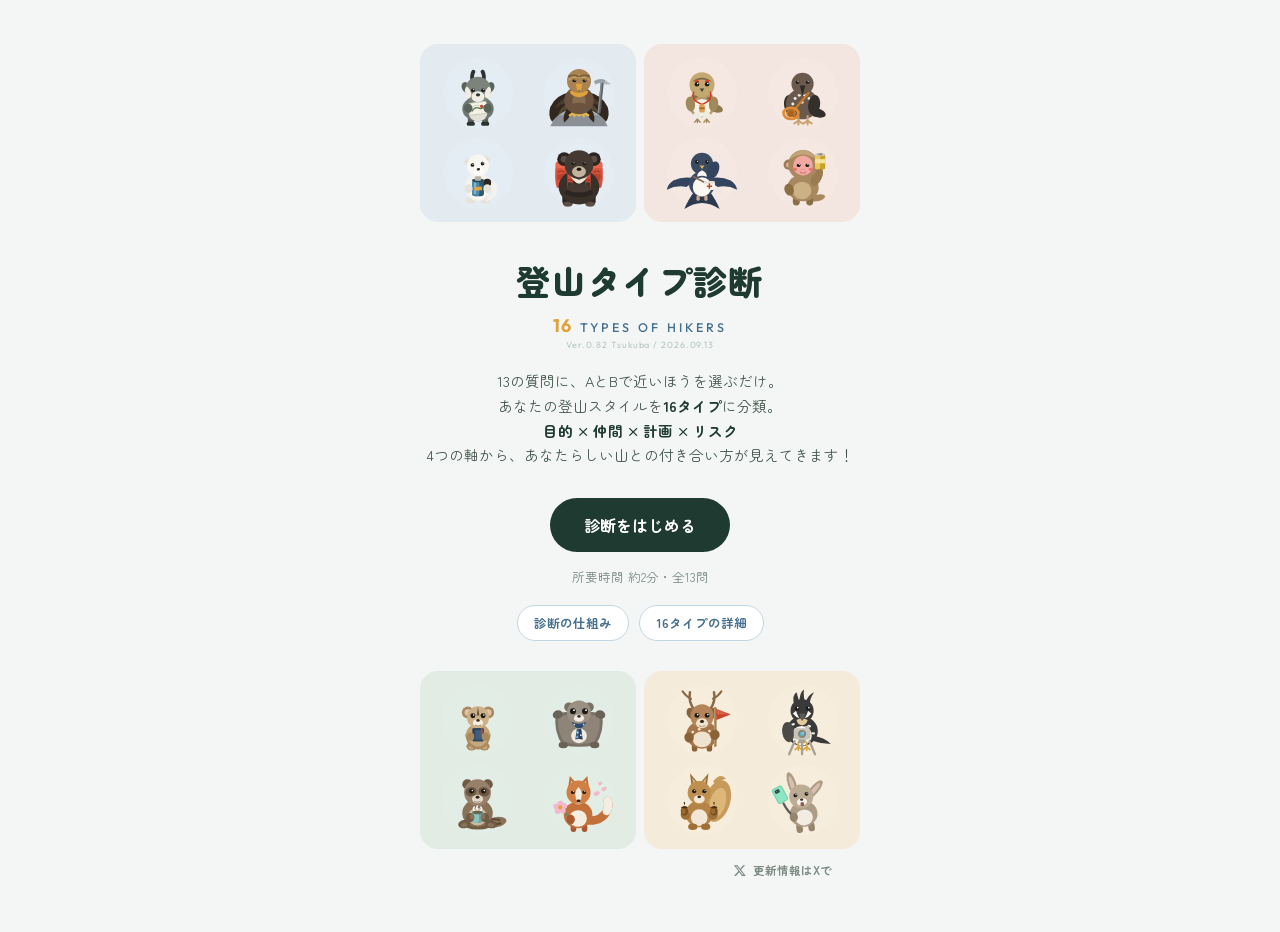
==== index.html @ 6661d18d "Add files via upload" ====
<!DOCTYPE html>
<html lang="ja">
<head>
<meta charset="UTF-8">
<meta name="viewport" content="width=device-width, initial-scale=1.0, viewport-fit=cover">
<title>登山タイプ診断｜16 TYPES OF HIKERS</title>
<meta name="description" content="14の質問であなたの登山スタイルを16タイプに診断。目的・仲間・計画・リスクの4つの軸から、あなたらしい山との付き合い方が見えてきます。">

<!-- ========== SNSシェア用（OGP） ==========
     公開URLが変わったら og:url と og:image の2か所を書き換えてください -->
<meta property="og:type" content="website">
<meta property="og:site_name" content="登山タイプ診断">
<meta property="og:title" content="登山タイプ診断｜16 TYPES OF HIKERS">
<meta property="og:description" content="14の質問で、あなたの登山スタイルを16タイプに分類。目的・仲間・計画・リスクの4軸で診断します。">
<meta property="og:url" content="https://yamatype16.vercel.app/">
<meta property="og:image" content="https://yamatype16.vercel.app/og.png">
<meta property="og:image:width" content="1200">
<meta property="og:image:height" content="630">
<meta property="og:image:alt" content="登山タイプ診断 16 TYPES OF HIKERS">
<meta property="og:locale" content="ja_JP">

<meta name="twitter:card" content="summary_large_image">
<meta name="twitter:title" content="登山タイプ診断｜16 TYPES OF HIKERS">
<meta name="twitter:description" content="14の質問で、あなたの登山スタイルを16タイプに分類。">
<meta name="twitter:image" content="https://yamatype16.vercel.app/og.png">

<meta name="theme-color" content="#1E3A31">
<link rel="canonical" href="https://yamatype16.vercel.app/">
<link rel="preconnect" href="https://fonts.googleapis.com">
<link rel="preconnect" href="https://fonts.gstatic.com" crossorigin>
<link href="https://fonts.googleapis.com/css2?family=Outfit:wght@500;700&family=Zen+Maru+Gothic:wght@400;500;700;900&display=swap" rel="stylesheet">
<link rel="stylesheet" href="style.css">
<!-- Google Analytics -->
<script async src="https://www.googletagmanager.com/gtag/js?id=G-V6124DLH2P"></script>
<script>
  window.dataLayer = window.dataLayer || [];
  function gtag(){ dataLayer.push(arguments); }
  gtag("js", new Date());
  gtag("config", "G-V6124DLH2P");
</script>
</head>
<body>

<div class="app">

  <!-- ========== スタート画面 ========== -->
  <section id="screen-start" class="screen is-active">
    <div class="hero">
      <div class="cast" id="cast-top"><!-- 孤峰・稜線 --></div>
      <h1 class="hero-title">登山タイプ診断</h1>
      <p class="hero-en"><b>16</b> TYPES OF HIKERS</p>
      <p class="hero-ver">Ver.0.82 Tsukuba / 2026.09.13</p>
      <p class="hero-lead">
        <span id="lead-count">14</span>の質問に、AとBで近いほうを選ぶだけ。<br>
        あなたの登山スタイルを<strong>16タイプ</strong>に分類。<br>
        <strong>目的 × 仲間 × 計画 × リスク</strong><br>
        4つの軸から、あなたらしい山との付き合い方が見えてきます！
      </p>
      <button class="btn btn-primary" id="btn-start">診断をはじめる</button>
      <p class="hero-note">所要時間 約2分・全<span id="note-count">14</span>問</p>
      <p class="hero-link">
        <a href="about.html">診断の仕組み</a>
        <a href="types.html?g=PS">16タイプの詳細</a>
      </p>
      <div class="cast" id="cast-bottom"><!-- 静林・陽だまり --></div>
    </div>
      <footer class="site-foot">
      <a href="https://x.com/yamastateofmind" target="_blank" rel="noopener">
      <svg viewBox="0 0 24 24" aria-hidden="true"><path fill="currentColor" d="M18.9 2.3h3.4l-7.4 8.5L23.6 22h-6.8l-5.3-7-6.1 7H2l7.9-9.1L1.6 2.3h7l4.8 6.4zM17.7 20h1.9L7.4 4.2H5.4z"/></svg>
      更新情報はXで
    </a>
    </footer>
</section>

  <!-- ========== 質問画面 ========== -->
  <section id="screen-quiz" class="screen">
    <header class="quiz-header">
      <div class="climb" id="progress-bar-wrap" role="progressbar"
           aria-label="登頂までの進み具合" aria-valuemin="0" aria-valuemax="12" aria-valuenow="0">
        <svg class="climb-svg" viewBox="0 0 340 52">
          <!-- 登山道（未踏） -->
          <path id="climb-path" class="climb-route"
                d="M14 46 L150 32 L190 33 L317 16"/>
          <!-- 登山道（歩いた分） -->
          <path id="climb-progress" class="climb-done"
                d="M14 46 L150 32 L190 33 L317 16"/>

          <!-- 登山口の看板 -->
          <g id="sign-start" class="sign passed">
            <path class="pole" d="M14 46 L14 38"/>
            <rect class="board" x="1" y="28" width="26" height="10" rx="3"/>
            <text class="board-text" x="14" y="35.3">Start</text>
            <circle class="node" cx="14" cy="46" r="4.6"/>
          </g>

          <!-- 中間地点の旗 -->
          <g id="sign-mid" class="sign">
            <path class="pole" d="M170 32.6 L170 20"/>
            <path class="flag" d="M170 20 L186 24 L170 28 Z"/>
            <text class="flag-text" x="170" y="17">Midpoint</text>
            <circle class="node" cx="170" cy="32.6" r="4.2"/>
          </g>

          <!-- 山頂の看板 -->
          <g id="sign-peak" class="sign">
            <path class="pole" d="M317 16 L317 9"/>
            <rect class="board" x="296" y="-1" width="38" height="10" rx="3"/>
            <text class="board-text" x="315" y="6.3">Summit!</text>
            <circle class="node" cx="317" cy="16" r="4.6"/>
          </g>

          <!-- 現在地 -->
          <circle id="climb-marker" class="climb-marker" cx="14" cy="46" r="5"/>

          <!-- 残り問数 -->
          <text class="climb-count" x="337" y="48"><tspan id="progress-count">0</tspan> / <tspan id="progress-total">14</tspan></text>
        </svg>
      </div>
    </header>

    <div class="quiz-viewport">
      <div class="quiz-page" id="quiz-page"><!-- JSが質問カードを生成 --></div>
    </div>

    <footer class="quiz-footer">
      <button class="btn btn-ghost" id="btn-back">もどる</button>
      <button class="btn btn-primary" id="btn-next">つぎへ</button>
    </footer>
  </section>

  <!-- ========== 結果画面 ========== -->
  <section id="screen-result" class="screen">
    <div class="result">
      <div class="result-hero" id="result-hero">
        <div class="secret-spark" id="secret-spark" hidden>
          <i style="left:6%;top:16%"></i><i style="left:88%;top:11%"></i>
          <i style="left:13%;top:52%"></i><i style="left:92%;top:47%"></i><i style="left:50%;top:3%"></i>
        </div>
        <p class="secret-badge" id="secret-badge" hidden>SECRET！</p>
        <p class="secret-lead" id="secret-lead" hidden>めったに出会えないタイプです</p>
        <p class="result-eyebrow">あなたの登山タイプは</p>
        <div class="result-row">
          <div class="result-char" id="result-char"><!-- キャラクター --></div>
          <div class="result-txt">
            <h2 class="result-animal" id="result-animal"></h2>
            <p class="result-name" id="result-name"></p>
            <p class="result-copy" id="result-copy"></p>
          </div>
        </div>
        <p class="result-id">
          <span class="result-code" id="result-code"></span>
          <span class="result-group" id="result-group"></span>
        </p>
        <div class="result-axtags" id="result-axtags"><!-- 4軸のタグ --></div>
        <p class="result-item" id="result-item"></p>
        <p class="secret-note" id="secret-note" hidden></p>
        <svg class="ridge-cut" viewBox="0 0 400 58" preserveAspectRatio="none" aria-hidden="true">
          <path class="rc-back"
                d="M0 58 L0 34 L46 20 L88 32 L140 2 L196 30 L238 18 L286 34 L336 8 L376 24 L400 18 L400 58 Z"/>
          <path class="rc-front"
                d="M0 58 L0 46 L54 30 L104 44 L162 18 L214 42 L258 32 L308 46 L358 26 L400 38 L400 58 Z"/>
        </svg>
      </div>

      <section class="panel">
        <h3 class="panel-title">特徴</h3>
        <p class="panel-body" id="result-features"></p>
      </section>

      <section class="panel panel-caution">
        <h3 class="panel-title">気をつけたいこと</h3>
        <p class="panel-body" id="result-caution"></p>
      </section>

      <div class="share-cta-wrap">
        <button class="share-cta" id="btn-cta" type="button" aria-label="結果をシェア">
          <span class="share-cta-char" id="cta-char"><!-- キャラクター --></span>
          <span class="share-cta-txt">
            <span class="share-cta-main">結果をシェアする</span>
            <span class="share-cta-sub">SHARE YOUR TYPE!!</span>
          </span>
        </button>
      </div>

      <div class="axes" id="result-axes"><!-- 4軸バー --></div>

      <section class="panel">
        <h3 class="panel-title">このタイプにおすすめの山</h3>
        <div class="mt-row" id="result-mountains"><!-- おすすめ3座 --></div>
        <p class="mt-note" id="result-mt-note" hidden></p>
      </section>

      <section class="panel">
        <h3 class="panel-title">一緒に登ると面白い相手</h3>
        <div class="match-row" id="result-match"><!-- 相性3件 --></div>
      </section>

      <div class="result-actions">
        <button class="btn btn-ghost" id="btn-retry">もう一度診断する</button>
        <p class="hero-link">
          <a href="types.html?g=PS">16タイプの詳細</a>
          <a href="about.html">診断の仕組み</a>
        </p>
      </div>
    </div>

  </section>

</div>


<!-- ========== シェア用モーダル（.screenのtransform対策で.appの外に置く） ========== -->
<div class="smodal" id="smodal" hidden>
  <div class="smodal-veil" id="smodal-veil"></div>
  <div class="smodal-sheet" role="dialog" aria-modal="true" aria-label="結果をシェア">
    <div class="smodal-grip"></div>
    <button class="smodal-close" id="smodal-close" type="button" aria-label="閉じる">✕</button>
    <p class="smodal-title">結果をシェア</p>

    <div class="smodal-pv" id="smodal-pv"><!-- シェア用画像のプレビュー --></div>

    <div class="smodal-acts">
      <button class="sm-act sm-dl" id="sm-dl" type="button">
        <svg viewBox="0 0 24 24" fill="none" stroke="currentColor" stroke-width="2.4" stroke-linecap="round" stroke-linejoin="round" aria-hidden="true"><path d="M12 4v11"/><path d="M6.5 11.5 12 17l5.5-5.5"/><path d="M4.5 20h15"/></svg>
        <span>画像をダウンロード</span>
      </button>
      <a class="sm-act sm-x" id="sm-x" href="#" target="_blank" rel="noopener">
        <svg viewBox="0 0 24 24" aria-hidden="true"><path fill="currentColor" d="M18.9 2h3.1l-6.8 7.8L23.2 22h-6.3l-4.9-6.4L6.4 22H3.2l7.3-8.3L1.6 2H8l4.4 5.9L18.9 2zm-1.1 18h1.7L7.1 3.9H5.3L17.8 20z"/></svg>
        <span>Xでシェア</span>
      </a>
      <a class="sm-act sm-line" id="sm-line" href="#" target="_blank" rel="noopener">
        <svg viewBox="0 0 24 24" aria-hidden="true"><path fill="currentColor" d="M12 2C6.5 2 2 5.6 2 10.1c0 4 3.6 7.4 8.4 8 .3.1.8.2.9.5.1.3.1.7 0 1l-.1.9c0 .3-.2 1 .9.6 1.1-.5 5.9-3.5 8.1-6 1.5-1.6 2.2-3.3 2.2-5C22.5 5.6 17.5 2 12 2z"/></svg>
        <span>LINEでシェア</span>
      </a>
      <button class="sm-act sm-ig" id="sm-ig" type="button">
        <svg viewBox="0 0 24 24" fill="none" stroke="currentColor" stroke-width="2" stroke-linecap="round" aria-hidden="true"><rect x="3" y="3" width="18" height="18" rx="5"/><circle cx="12" cy="12" r="4.2"/><circle cx="17.4" cy="6.6" r="1.3" fill="currentColor" stroke="none"/></svg>
        <span>Instagramでシェア</span>
      </button>
      <button class="sm-act sm-copy" id="sm-copy" type="button">
        <svg viewBox="0 0 24 24" fill="none" stroke="currentColor" stroke-width="2.2" stroke-linecap="round" stroke-linejoin="round" aria-hidden="true"><rect x="8.5" y="8.5" width="11" height="11" rx="2.5"/><path d="M5.5 15.5h-1a2 2 0 0 1-2-2v-9a2 2 0 0 1 2-2h9a2 2 0 0 1 2 2v1"/></svg>
        <span>リンクをコピー</span>
      </button>
    </div>
    <p class="sm-note">Instagramは直接投稿ができないため、<br>画像を保存してからアプリを開く形になります。</p>
  </div>
</div>

<div class="toast" id="toast" role="status"></div>

<script src="data.js"></script>
<script src="characters.js"></script>
<script src="script.js"></script>
</body>
</html>
---- style.css ----
/* =========================================================
   YAMA TYPE — 登山タイプ診断
   北欧×アウトドアのデザイントークン
   ========================================================= */
:root {
  --birch:   #F3F6F4;  /* 背景（淡いバーチグレー） */
  --paper:   #FFFFFF;  /* カード面 */
  --pine:    #1E3A31;  /* 深いパイン緑：主要テキスト・A側 */
  --fjord:   #46708F;  /* フィヨルド青：B側 */
  --sun:     #E0A33B;  /* 太陽オーカー：アクセント */
  --stone:   #7C8A83;  /* 補助テキスト */
  --line:    #DCE4DF;  /* 罫線 */

  --radius-card: 18px;
  --radius-btn: 999px;
  --shadow-card: 0 2px 10px rgba(30, 58, 49, .07);
  --font: "Zen Maru Gothic", "Hiragino Maru Gothic ProN",
          "Hiragino Kaku Gothic ProN", "Yu Gothic", sans-serif;
}

* { box-sizing: border-box; margin: 0; padding: 0; }

html { -webkit-text-size-adjust: 100%; }

body {
  font-family: var(--font);
  overflow-x: clip;
  background: var(--birch);
  color: var(--pine);
  line-height: 1.7;
  min-height: 100dvh;
}

.app {
  max-width: 480px;
  margin: 0 auto;
  min-height: 100dvh;
  position: relative;
}

/* ---------- 画面切り替え ---------- */
.screen {
  display: none;
  min-height: 100dvh;
  padding: max(20px, env(safe-area-inset-top)) 20px max(28px, env(safe-area-inset-bottom));
  flex-direction: column;
}
.screen.is-active { display: flex; animation: screenIn .45s ease both; }

@keyframes screenIn {
  from { opacity: 0; transform: translateX(28px); }
  to   { opacity: 1; transform: translateX(0); }
}
@media (prefers-reduced-motion: reduce) {
  .screen.is-active, .quiz-page { animation: none !important; }
}

/* ---------- ボタン ---------- */
.btn {
  font-family: inherit;
  font-size: 16px;
  font-weight: 700;
  border: none;
  border-radius: var(--radius-btn);
  padding: 15px 34px;
  cursor: pointer;
  transition: transform .12s ease, opacity .12s ease;
  -webkit-tap-highlight-color: transparent;
}
.btn:active { transform: scale(.97); }
.btn:focus-visible { outline: 3px solid var(--sun); outline-offset: 2px; }

.btn-primary { background: var(--pine); color: #fff; }
.btn-primary:disabled { opacity: .35; cursor: default; }
.btn-ghost {
  background: transparent;
  color: var(--stone);
  border: 1.5px solid var(--line);
}
.btn-share {
  display: inline-flex;
  align-items: center;
  gap: 8px;
  background: var(--pine);
  color: #fff;
  text-decoration: none;
  justify-content: center;
}

/* =========================================================
   スタート画面
   ========================================================= */
.hero {
  margin: auto 0;
  text-align: center;
  padding: 24px 0;
}
.hero-mountains .sun  { fill: var(--sun); }
.hero-mountains .snow { fill: var(--pine); opacity: .9; }

/* タイトル下の英字。数字だけオーカーで大きくして情報として立たせる */
.hero-en,
.list-en {
  font-family: "Outfit", "Zen Maru Gothic", sans-serif;
  font-size: 12.5px;
  font-weight: 500;
  letter-spacing: .24em;
  color: var(--fjord);
  line-height: 1.15;
  margin-top: 0;
  margin-bottom: 0;
}
.hero-en b,
.list-en b {
  font-size: 18px;
  font-weight: 700;
  letter-spacing: .04em;
  color: var(--sun);
  margin-right: 2px;
}
.list-en { margin-top: 6px; margin-bottom: 8px; line-height: 1.4; }
.hero-title {
  font-size: 34px;
  font-weight: 900;
  letter-spacing: .04em;
  margin-bottom: 6px;
}
.hero-ver {
  font-family: "Outfit", var(--font);
  font-size: 9px;
  font-weight: 400;
  letter-spacing: .1em;
  color: #B9C6BF;
  line-height: 1.2;
  margin: 4px 0 18px;
}
.hero-title .beta {
  display: inline-block;
  vertical-align: baseline;
  margin-left: 0;
  font-family: "Outfit", var(--font);
  font-size: 11px;
  font-weight: 500;
  letter-spacing: .08em;
  color: var(--sun);
  background: #FBF1DE;
  border: 1.5px solid #EBD5A8;
  border-radius: 999px;
  padding: 2px 10px;
}

.hero-lead {
  font-size: 14.5px;
  color: #45564e;
  margin-bottom: 30px;
  /* 行末に1〜2文字だけ残るのを防ぐ */
  text-wrap: balance;
}
.hero-lead strong { color: var(--pine); }
.hero-note {
  margin-top: 14px;
  font-size: 12.5px;
  color: var(--stone);
}

/* =========================================================
   質問画面
   ========================================================= */
.quiz-header {
  position: sticky;
  top: 0;
  z-index: 5;
  margin: 0 -20px;
  padding: 6px 20px 8px;
  background: var(--birch);
  box-shadow: 0 6px 12px -8px rgba(30, 58, 49, .22);
}

/* ---------- 登山道プログレス ---------- */
.climb-svg {
  display: block;
  width: 100%;
  height: auto;
}
.climb-route,
.climb-done {
  fill: none;
  stroke-width: 3.5;
  stroke-linecap: round;
  stroke-linejoin: round;
}
.climb-route { stroke: var(--line); }
.climb-done {
  stroke: var(--pine);
  stroke-dashoffset: 9999;
  transition: stroke-dashoffset .45s ease;
}

.climb-start {
  fill: var(--paper);
  stroke: #7FA08F;
  stroke-width: 2.2;
}
.climb-marker {
  fill: var(--pine);
  transition: cx .45s ease, cy .45s ease;
}

/* 道標（Start / Midpoint / Summit） */
.sign .pole {
  stroke: var(--line);
  stroke-width: 1.6;
  stroke-linecap: round;
  transition: stroke .4s ease;
}
.sign .board {
  fill: var(--paper);
  stroke: var(--line);
  stroke-width: 1.4;
  transition: fill .4s ease, stroke .4s ease;
}
.sign .board-text {
  fill: var(--stone);
  font-family: "Outfit", var(--font);
  font-size: 6.6px;
  font-weight: 700;
  letter-spacing: .04em;
  text-anchor: middle;
  transition: fill .4s ease;
}
.sign .flag {
  fill: var(--line);
  transition: fill .4s ease;
}
.sign .flag-text {
  fill: var(--stone);
  font-family: "Outfit", var(--font);
  font-size: 6.2px;
  font-weight: 700;
  letter-spacing: .04em;
  text-anchor: middle;
  transition: fill .4s ease;
}
/* 道の上の丸。通過すると塗りつぶす */
.sign .node {
  fill: var(--paper);
  stroke: var(--line);
  stroke-width: 2.2;
  transition: fill .4s ease, stroke .4s ease;
}

.sign.passed .pole { stroke: var(--pine); }
.sign.passed .board { fill: var(--pine); stroke: var(--pine); }
.sign.passed .board-text { fill: #fff; }
.sign.passed .flag { fill: var(--pine); }
.sign.passed .flag-text { fill: var(--pine); }
.sign.passed .node { fill: var(--pine); stroke: var(--pine); }

#sign-peak.passed .pole { stroke: var(--sun); }
#sign-peak.passed .board { fill: var(--sun); stroke: var(--sun); }
#sign-peak.passed .board-text { fill: var(--pine); }
#sign-peak.passed .node { fill: var(--sun); stroke: var(--sun); }

.climb-count {
  fill: var(--stone);
  font-family: var(--font);
  font-size: 8.6px;
  font-weight: 500;
  text-anchor: end;
}
.climb-count #progress-count { fill: var(--pine); font-weight: 700; font-size: 10.5px; }

.quiz-viewport { flex: 1; }
.quiz-page.page-in  { animation: screenIn .4s ease both; }

/* --- 質問カード --- */
.q-card {
  background: var(--paper);
  border-radius: var(--radius-card);
  box-shadow: var(--shadow-card);
  padding: 22px 20px 24px;
  margin-bottom: 16px;
  border: 2px solid transparent;
  transition: border-color .25s ease;
}
.q-card.is-answered { border-color: transparent; }
.q-card.needs-answer { border-color: var(--sun); }

.q-num {
  display: inline-block;
  font-size: 12px;
  font-weight: 700;
  color: var(--fjord);
  background: #EAF1F6;
  border-radius: 999px;
  padding: 2px 12px;
  margin-bottom: 10px;
}
.q-text {
  font-size: 16px;
  font-weight: 700;
  margin-bottom: 16px;
}

.opt-label {
  font-size: 13.5px;
  line-height: 1.6;
  padding: 10px 12px;
  border-radius: 12px;
}
.opt-a { background: #EDF3EF; color: var(--pine); margin-bottom: 7px; }
.opt-b { background: #EAF1F6; color: #2E4B60; }

/* --- 目盛り（A / B の対応を示す） --- */
.scale { margin-top: 17px; }

.scale-notes {
  display: flex;
  justify-content: space-between;
  padding: 0 8px;
  margin-top: 8px;
  font-size: 11.5px;
  font-weight: 500;
  color: var(--stone);
}

/* --- 6段階ドット --- */
.dots {
  display: flex;
  align-items: center;
  justify-content: space-between;
  padding: 0 6px;
}
.dot {
  appearance: none;
  -webkit-appearance: none;
  border-radius: 50%;
  border: 2.5px solid var(--stone);
  background: var(--paper);
  cursor: pointer;
  flex-shrink: 0;
  transition: transform .15s ease, background .15s ease, border-color .15s ease;
  -webkit-tap-highlight-color: transparent;
}
.dot:focus-visible { outline: 3px solid var(--sun); outline-offset: 2px; }

/* 端ほど大きく（強い同意） */
.dot[data-v="0"], .dot[data-v="5"] { width: 40px; height: 40px; }
.dot[data-v="1"], .dot[data-v="4"] { width: 32px; height: 32px; }
.dot[data-v="2"], .dot[data-v="3"] { width: 25px; height: 25px; }

/* A側=パイン緑、B側=フィヨルド青 */
.dot[data-v="0"], .dot[data-v="1"], .dot[data-v="2"] { border-color: #7FA08F; }
.dot[data-v="3"], .dot[data-v="4"], .dot[data-v="5"] { border-color: #8FAFC4; }

.dot.selected { transform: scale(1.12); }
.dot[data-v="0"].selected, .dot[data-v="1"].selected, .dot[data-v="2"].selected {
  background: var(--pine); border-color: var(--pine);
}
.dot[data-v="3"].selected, .dot[data-v="4"].selected, .dot[data-v="5"].selected {
  background: var(--fjord); border-color: var(--fjord);
}

.quiz-footer {
  display: flex;
  gap: 12px;
  padding-top: 8px;
}
.quiz-footer .btn { flex: 1; padding-left: 0; padding-right: 0; }

/* =========================================================
   結果画面
   ========================================================= */
.result {
  margin: auto 0;
  text-align: center;
  padding: 0 0 28px;
}
.result-eyebrow {
  font-size: 12.5px;
  font-weight: 700;
  letter-spacing: .08em;
  color: var(--stone);
  margin-bottom: 10px;
}
.result-id {
  display: inline-flex;
  align-items: center;
  gap: 8px;
  margin-bottom: 2px;
}
.result-group {
  font-size: 13px;
  font-weight: 900;
  letter-spacing: .06em;
}

/* コードは記号なので小さく。主役は動物名 */
.result-code {
  display: inline-block;
  background: var(--pine); /* JSがグループ色に差し替えます */
  color: #fff;
  font-family: "Outfit", var(--font);
  font-size: 14px;
  font-weight: 700;
  letter-spacing: .18em;
  line-height: 1;
  padding: 6px 9px 6px 15px;
  border-radius: 7px;
}

.result-desc {
  font-size: 14.5px;
  color: #45564e;
  margin-bottom: 28px;
  padding: 0 8px;
}

/* --- 4軸バー --- */
.axes {
  background: var(--paper);
  margin-top: 14px;
  border-radius: var(--radius-card);
  box-shadow: var(--shadow-card);
  padding: 20px 18px;
  margin-bottom: 28px;
  text-align: left;
}
.axis { margin-bottom: 18px; }
.axis:last-child { margin-bottom: 0; }
.axis-labels {
  display: flex;
  justify-content: space-between;
  font-size: 12.5px;
  font-weight: 700;
  margin-bottom: 5px;
}
.axis-labels .lose { color: var(--stone); font-weight: 500; }
.axis-track {
  height: 10px;
  border-radius: 999px;
  background: var(--line);
  overflow: hidden;
  display: flex;
}
.axis-bar {
  height: 100%;
  border-radius: 999px;
  transition: width .8s ease;
}
.axis-bar.side-a { background: var(--pine); }
.axis-bar.side-b { background: var(--fjord); margin-left: auto; }
/* 勝った側はオーカーで大きく、負けた側は薄く */
.axis-labels .win { color: var(--pine); font-weight: 700; }
.axis-labels .lose { color: #B9C6BF; font-weight: 500; }
.axis-labels b {
  font-family: "Outfit", var(--font);
  font-size: 14.5px;
  font-weight: 700;
  margin: 0 0 0 6px;
}
.axis-labels .win b { color: var(--sun); }
.axis-labels .lose b { color: #C9D2CC; }
.axis-labels span:last-child b { margin: 0 6px 0 0; }

.result-actions {
  display: flex;
  flex-direction: column;
  gap: 12px;
}

/* ---------- 小さい画面の微調整 ---------- */
@media (max-width: 360px) {
  .hero-title { font-size: 29px; }
  .result-animal { font-size: 31px; }
  .char-lg { width: 128px; }
}


/* ---------- 結果画面：キャッチコピー ---------- */
.result-copy {
  font-size: 15px;
  font-weight: 700;
  color: var(--fjord);
  margin: 14px 0 4px;
  padding: 0 8px;
  line-height: 1.7;
}

/* ---------- 結果画面：説明パネル ---------- */
.panel {
  background: var(--paper);
  border-radius: var(--radius-card);
  box-shadow: var(--shadow-card);
  padding: 18px 18px 20px;
  margin-bottom: 14px;
  text-align: left;
}
.panel-title {
  font-size: 14px;
  font-weight: 900;
  margin-bottom: 8px;
  padding-left: 11px;
  border-left: 4px solid var(--pine);
  line-height: 1.4;
}
.panel-body {
  font-size: 14px;
  line-height: 1.85;
  color: #3d4d46;
}


/* ---------- 結果画面：大きなシェアボタン ----------
   「気をつけたいこと」と4軸バーの間。背景色はJSで生息エリアのdeep色を入れる。
   パネルより狭い幅にして、ボタンらしさを出す */
.share-cta-wrap { margin: 18px 0; }
.share-cta {
  position: relative;
  display: flex;
  border: none;
  align-items: center;
  width: 76%;
  height: 64px;
  margin: 0 auto;
  cursor: pointer;
  text-decoration: none;
  font-family: var(--font);
  border-radius: var(--radius-btn);
  color: #FFFFFF;
  box-shadow: 0 3px 12px rgba(30, 58, 49, .22);
  padding: 0 18px 0 0;
  transition: transform .15s ease, box-shadow .15s ease;
}
.share-cta:active { transform: scale(.98); box-shadow: 0 2px 6px rgba(30, 58, 49, .25); }
/* キャラクター：72px固定・背景円なし・-9度。64pxのボタンから上下に少しはみ出す */
.share-cta .char {
  width: 72px;
  height: 72px;
  flex: none;
  transform: rotate(-9deg);
  margin: -10px 2px -6px 8px;
  filter: drop-shadow(0 2px 3px rgba(30, 58, 49, .18));
}
.share-cta-txt {
  flex: 1;
  text-align: center;
  line-height: 1.35;
  padding-right: 48px;  /* キャラクターの分だけ右に寄るのを戻す */
}
.share-cta-main {
  display: block;
  font-size: 16.5px;
  font-weight: 900;
  letter-spacing: .04em;
}
.share-cta-sub {
  display: block;
  font-size: 11px;
  font-weight: 700;
  opacity: .85;
  letter-spacing: .06em;
}


/* ---------- シェア用モーダル（ボトムシート） ----------
   .screenのtransform対策で、マークアップは.appの外に置いてある */
.smodal {
  position: fixed;
  inset: 0;
  z-index: 100;
  display: flex;
  align-items: flex-end;
  justify-content: center;
}
.smodal-veil {
  position: absolute;
  inset: 0;
  background: rgba(20, 34, 29, .55);
  opacity: 0;
  transition: opacity .22s ease;
}
.smodal.open .smodal-veil { opacity: 1; }
.smodal-sheet {
  position: relative;
  width: 100%;
  max-width: 430px;
  max-height: calc(100dvh - 40px);
  overflow-y: auto;
  background: var(--paper);
  border-radius: 22px 22px 0 0;
  padding: 14px 18px;
  padding-bottom: max(16px, env(safe-area-inset-bottom));
  box-shadow: 0 -8px 40px rgba(20, 34, 29, .3);
  transform: translateY(100%);
  transition: transform .26s ease;
}
.smodal.open .smodal-sheet { transform: none; }
.smodal-grip {
  width: 40px;
  height: 4.5px;
  border-radius: 999px;
  background: var(--line);
  margin: 0 auto 10px;
}
.smodal-close {
  position: absolute;
  top: 14px;
  right: 14px;
  width: 32px;
  height: 32px;
  border: none;
  cursor: pointer;
  border-radius: 999px;
  background: #EDF2EF;
  color: var(--stone);
  font-size: 15px;
  line-height: 1;
  font-family: var(--font);
}
.smodal-title {
  text-align: center;
  font-size: 15px;
  font-weight: 900;
  margin-bottom: 12px;
}
/* シェア用画像のプレビュー（縦長9:16） */
.smodal-pv {
  width: 176px;
  margin: 0 auto 12px;
  border-radius: 12px;
  overflow: hidden;
  box-shadow: 0 3px 14px rgba(30, 58, 49, .16);
}
.smodal-pv svg { display: block; width: 100%; height: auto; }
/* アクションボタン */
.smodal-acts { display: grid; gap: 8px; }
.sm-act {
  display: flex;
  align-items: center;
  gap: 10px;
  width: 100%;
  border: none;
  cursor: pointer;
  font-family: var(--font);
  font-size: 13.5px;
  font-weight: 700;
  color: #fff;
  border-radius: 999px;
  padding: 11px 16px;
  text-decoration: none;
  transition: transform .12s ease;
}
.sm-act:active { transform: scale(.98); }
.sm-act svg { width: 18px; height: 18px; flex: none; }
.sm-act span { flex: 1; text-align: center; margin-right: 28px; }
.sm-dl   { background: var(--pine); }
.sm-x    { background: #0F1419; }
.sm-line { background: #06C755; }
.sm-ig   { background: linear-gradient(45deg, #F58529, #DD2A7B 55%, #8134AF); }
.sm-copy { background: var(--paper); color: var(--pine); border: 1.6px solid var(--line); }
.sm-note {
  font-size: 10.5px;
  color: var(--stone);
  text-align: center;
  line-height: 1.6;
  margin-top: 10px;
}
/* トースト */
.toast {
  position: fixed;
  left: 50%;
  bottom: 30px;
  transform: translateX(-50%) translateY(8px);
  background: var(--pine);
  color: #fff;
  font-size: 12.5px;
  font-weight: 700;
  border-radius: 999px;
  padding: 8px 18px;
  opacity: 0;
  transition: opacity .2s ease, transform .2s ease;
  pointer-events: none;
  z-index: 200;
}
.toast.show { opacity: 1; transform: translateX(-50%); }


/* ---------- 結果画面：相性 ---------- */
.match { padding: 13px 0; border-bottom: 1px solid var(--line); }
.match:last-child { padding-bottom: 0; border-bottom: none; }
.match:first-child { padding-top: 4px; }
.match-label {
  font-size: 12px;
  font-weight: 700;
  color: var(--stone);
  margin-bottom: 5px;
}
.match-name {
  font-size: 15.5px;
  font-weight: 700;
  display: flex;
  align-items: center;
  gap: 9px;
  margin-bottom: 3px;
}
.match-code {
  font-size: 12px;
  font-weight: 900;
  letter-spacing: .06em;
  color: #fff;
  background: var(--fjord);
  border-radius: 6px;
  padding: 2px 8px;
  flex-shrink: 0;
}
.match-why { font-size: 12.5px; color: var(--stone); line-height: 1.7; }

/* 結果画面はカード群が続くので、余白を上下に確保 */
.result-actions { margin-top: 26px; }

/* ---------- 公開前の一時設定 ----------
   Xシェアボタンを非表示にしています。
   内容が固まって公開する準備ができたら、下の1行を削除してください。 */


/* =========================================================
   キャラクター
   ========================================================= */
.char { display: block; width: 100%; height: auto; }
.char-lg { width: 142px; margin: 0 auto; }
.char-sm { width: 62px; flex-shrink: 0; }

.result-char { margin: 4px 0 10px; }
.result-animal {
  font-size: 36px;
  font-weight: 900;
  letter-spacing: .06em;
  line-height: 1.3;
  margin: 6px 0 2px;
}
.result-name {
  font-size: 13.5px;
  font-weight: 700;
  letter-spacing: .04em;
  color: var(--stone);
}

/* 相性欄はキャラクターを左に並べる */
.match { display: flex; gap: 13px; align-items: flex-start; }
.match-body { flex: 1; }

/* スタート画面・結果画面から一覧へ */
/* 主ボタンより小さい、枠線のサブボタン */
.hero-link {
  margin-top: 18px;
  display: flex;
  justify-content: center;
  flex-wrap: nowrap;
  gap: 10px;
}
.result .hero-link { margin-top: 20px; }
.hero-link a {
  display: inline-block;
  font-size: 12.5px;
  font-weight: 700;
  color: var(--fjord);
  text-decoration: none;
  background: var(--paper);
  border: 1.5px solid #C3D5E0;
  border-radius: 999px;
  padding: 8px 16px;
  line-height: 1.4;
  white-space: nowrap;
  transition: background .15s, border-color .15s;
}
.hero-link a:hover { background: #EDF3F7; border-color: var(--fjord); }
.hero-link a:focus-visible { outline: 3px solid var(--sun); outline-offset: 2px; }
.list-foot.hero-link { margin-top: 22px; }
.hero-link a:focus-visible { outline: 3px solid var(--sun); outline-offset: 3px; }

/* =========================================================
   スタート画面のキャラクター配置
   ========================================================= */
.cast {
  display: grid;
  grid-template-columns: repeat(2, 1fr);
  gap: 8px;
}
#cast-top { margin-bottom: 30px; }
#cast-bottom { margin-top: 30px; }
.cast-group {
  display: grid;
  grid-template-columns: repeat(2, 1fr);
  gap: 6px 2px;
  border-radius: 18px;
  padding: 12px 8px;
}
.cast .char {
  width: 100%;
  max-width: 74px;
  margin: 0 auto;
  /* 開いたときに順番に現れ、そのあとゆっくり上下に揺れる */
  opacity: 0;
  animation:
    castIn .5s cubic-bezier(.2, .7, .3, 1) forwards,
    castFloat var(--fd, 5.2s) ease-in-out infinite;
  animation-delay: var(--d, 0s), calc(var(--d, 0s) + .5s);
}

@keyframes castIn {
  from { opacity: 0; transform: translateY(10px) scale(.94); }
  to   { opacity: 1; transform: none; }
}
@keyframes castFloat {
  0%, 100% { transform: translateY(0); }
  50%      { transform: translateY(-5px); }
}

/* 動きが苦手な人には出さない */
@media (prefers-reduced-motion: reduce) {
  .cast .char { opacity: 1; animation: none; }
  .result.reveal .result-char { animation: none; }
}

/* =========================================================
   16タイプ紹介ページ（types.html）
   ========================================================= */
.list-page { max-width: 720px; margin: 0 auto; padding: 0 16px 60px; }

.list-head { padding: 34px 0 20px; text-align: center; }
.list-head h1 { font-size: 27px; font-weight: 900; letter-spacing: .03em; }
.list-head p { font-size: 14px; color: #45564e; margin-top: 8px; }

.legend {
  background: var(--paper);
  border-radius: var(--radius-card);
  box-shadow: var(--shadow-card);
  padding: 18px 18px 16px;
  margin-bottom: 20px;
  text-align: left;
}
.legend h2 {
  font-size: 14px;
  font-weight: 900;
  margin-bottom: 10px;
  padding-left: 11px;
  border-left: 4px solid var(--pine);
}
.legend p { font-size: 13.5px; line-height: 1.85; color: #3d4d46; }
.legend p + p { margin-top: 8px; }
.legend b { color: var(--pine); }

/* ---- 入口：4グループのカード ---- */
.group-cards { display: grid; gap: 12px; margin-bottom: 8px; }
.gcard {
  position: relative;
  display: block;
  border-radius: 20px;
  padding: 16px 16px 14px;
  text-decoration: none;
  color: inherit;
  overflow: hidden;
}
.gcard:focus-visible { outline: 3px solid var(--sun); outline-offset: 3px; }
.gcard-bg {
  position: absolute;
  right: 10px;
  top: -6px;
  font-size: 64px;
  font-weight: 900;
  letter-spacing: .04em;
  opacity: .13;
  line-height: 1;
  pointer-events: none;
  white-space: nowrap;
}
.gcard-head {
  position: relative;
  display: flex;
  align-items: baseline;
  gap: 10px;
  flex-wrap: wrap;
}
.gcard-name { font-size: 21px; font-weight: 900; letter-spacing: .04em; }
.gcard-lead { font-size: 13px; font-weight: 700; color: #3d4d46; }
.gcard-chars {
  position: relative;
  display: grid;
  grid-template-columns: repeat(4, 1fr);
  gap: 4px;
  margin: 10px 0 8px;
}
.gcard-chars svg { width: 100%; height: auto; display: block; }
.gcard-foot {
  position: relative;
  display: flex;
  justify-content: space-between;
  align-items: baseline;
  gap: 8px;
  font-size: 11.5px;
  color: var(--stone);
}
.gcard-code { font-family: "Outfit", var(--font); font-weight: 700; letter-spacing: .08em; }

/* ---- 詳細：切り替えタブ ---- */
.group-tabs {
  display: grid;
  grid-template-columns: repeat(4, 1fr);
  gap: 6px;
  margin-bottom: 18px;
  position: sticky;
  top: 0;
  z-index: 5;
  background: var(--birch);
  padding: 8px 0;
}
.gtab {
  font-family: inherit;
  border: 1.5px solid var(--line);
  background: var(--paper);
  color: var(--stone);
  border-radius: 14px;
  padding: 7px 2px 6px;
  cursor: pointer;
  display: block;
}
.gtab.on { border-color: transparent; font-weight: 900; }
.gtab:focus-visible { outline: 3px solid var(--sun); outline-offset: 2px; }
.gtab-char { width: 100%; max-width: 42px; margin: 0 auto 1px; display: block; }
.gtab-name { font-size: 11.5px; font-weight: 700; display: block; }

/* ---- 詳細：グループの大見出し ---- */
.group-hero {
  position: relative;
  border-radius: 20px;
  padding: 20px 18px 18px;
  margin-bottom: 18px;
  overflow: hidden;
}
.gh-bg {
  position: absolute;
  right: 8px;
  top: -10px;
  font-size: 82px;
  font-weight: 900;
  letter-spacing: .04em;
  opacity: .14;
  line-height: 1;
  white-space: nowrap;
}
.gh-name { position: relative; font-size: 26px; font-weight: 900; letter-spacing: .05em; }
.gh-lead { position: relative; font-size: 14px; font-weight: 700; color: #3d4d46; margin-top: 3px; }
.gh-axis { position: relative; font-size: 11.5px; color: var(--stone); margin-top: 7px; }

/* ---- 各タイプ ---- */
.type-item {
  background: var(--paper);
  border-radius: var(--radius-card);
  box-shadow: var(--shadow-card);
  padding: 20px 18px 18px;
  margin-bottom: 18px;
  /* 追従するタブの下に隠れないよう、タブの高さぶん余白を取る
     --tab-h は types.html が実測して設定します */
  scroll-margin-top: calc(var(--tab-h, 90px) + 14px);
}
.ti-head { display: flex; gap: 15px; align-items: center; margin-bottom: 15px; }
.ti-char { width: 104px; flex-shrink: 0; }
.ti-title { flex: 1; min-width: 0; }
.tc-code {
  display: inline-block;
  font-size: 11px;
  font-weight: 900;
  letter-spacing: .12em;
  color: #fff;
  background: var(--pine);
  border-radius: 5px;
  padding: 2px 9px;
}
.ti-name { font-size: 21px; font-weight: 900; margin-top: 6px; line-height: 1.35; }
.tc-type { font-size: 12.5px; font-weight: 700; color: var(--stone); margin-top: 3px; }
.tc-copy { font-size: 13.5px; font-weight: 700; color: var(--fjord); margin-top: 6px; line-height: 1.6; }

/* 4軸の内訳 */
  /* コードの行との間隔を広げる */
.ti-axes {
  margin-top: 10px;
  display: flex;
  flex-wrap: wrap;
  gap: 6px;
  margin-bottom: 16px;
}
.ti-axes .ax {
  font-size: 11.5px;
  font-weight: 500;
  color: #3d4d46;
  background: #EDF3EF;
  border-radius: 999px;
  padding: 3px 11px;
}
.ti-axes .ax b { font-weight: 900; color: var(--pine); margin-right: 4px; }

.ti-block { margin-bottom: 16px; }
.ti-block:last-of-type { margin-bottom: 12px; }
.ti-label {
  font-size: 13px;
  font-weight: 900;
  margin-bottom: 6px;
  padding-left: 10px;
  border-left: 4px solid var(--pine);
  line-height: 1.4;
}

.ti-text { font-size: 13.5px; line-height: 1.85; color: #3d4d46; }

/* 持ちもの（キャッチコピーの下） */
.ti-item {
  display: inline-block;
  font-size: 11.5px;
  color: var(--stone);
  background: #F2F5F3;
  border-radius: 999px;
  padding: 3px 12px;
  margin-top: 8px;
  line-height: 1.6;
}
.ti-item b {
  font-weight: 700;
  color: #3d4d46;
  margin-right: 6px;
}

/* 結果画面の持ちもの */
.result-item {
  display: inline-block;
  font-size: 12px;
  color: #4a5a52;
  background: rgba(255, 255, 255, .72);
  border-radius: 999px;
  padding: 4px 14px;
  margin-top: 10px;
  line-height: 1.6;
}
.result-item b {
  font-weight: 700;
  color: var(--pine);
  margin-right: 7px;
}

/* 紹介ページ内の相性リンク */
.type-item .match {
  display: flex;
  gap: 12px;
  align-items: center;
  text-decoration: none;
  color: inherit;
  padding: 9px 10px;
  border-radius: 13px;
  background: #F7F9F8;
  margin-top: 8px;
}
.type-item .match:hover { background: #EDF3EF; }
.type-item .match:focus-visible { outline: 3px solid var(--sun); outline-offset: 2px; }
.type-item .match-label,
.type-item .match-name,
.type-item .match-why { display: block; }
.type-item .match-name { margin: 3px 0 1px; font-size: 15px; }
.match-type { font-size: 11.5px; font-weight: 700; color: var(--stone); }
.type-item .match-type { display: block; margin-bottom: 2px; }
.type-item .match-code { margin-right: 8px; }

.list-foot { text-align: center; margin-top: 32px; }

/* 結果画面の相性から紹介ページへ */
.match-char { display: block; flex-shrink: 0; border-radius: 50%; }
.match-char:focus-visible { outline: 3px solid var(--sun); outline-offset: 2px; }
.match-link {
  color: inherit;
  text-decoration: none;
  border-bottom: 1.5px solid #C3D5E0;
}
.match-link:hover { border-bottom-color: var(--fjord); }
.match-link:focus-visible { outline: 3px solid var(--sun); outline-offset: 2px; }

/* =========================================================
   仕組みのページ：4軸の解説（左右対比）
   ========================================================= */
.axis-table { margin-top: 14px; }
.ax-item { padding: 15px 0; border-top: 1px solid #EAEEEB; }
.ax-item:first-child { border-top: none; padding-top: 4px; }

.ax-row { display: flex; align-items: center; gap: 10px; }
.ax-end { flex-shrink: 0; width: 84px; text-align: center; }
.ax-ltr {
  display: block;
  font-family: "Outfit", var(--font);
  font-size: 34px;
  font-weight: 700;
  line-height: .95;
}
.ax-end.l .ax-ltr { color: var(--pine); }
.ax-end.r .ax-ltr { color: var(--fjord); }
.ax-word {
  display: block;
  font-size: 10.5px;
  font-weight: 700;
  margin-bottom: 3px;
  line-height: 1.35;
  color: var(--stone);
}
.ax-en {
  display: block;
  font-family: "Outfit", var(--font);
  font-size: 9.5px;
  font-weight: 500;
  letter-spacing: .04em;
  color: #A9B5AE;
  margin-top: 2px;
}
.ax-mid { flex: 1; min-width: 0; text-align: center; }
.ax-title {
  display: block;
  font-size: 11px;
  font-weight: 900;
  letter-spacing: .14em;
  color: #3d4d46;
  margin-bottom: 6px;
}
.ax-arrow { display: block; width: 100%; height: 12px; }
.ax-memo {
  font-size: 11.5px;
  color: var(--stone);
  margin-top: 10px;
  line-height: 1.65;
  text-align: center;
}

/* =========================================================
   仕組みのページ：4系統のマトリクス
   ========================================================= */
.matrix { margin: 8px 0 4px; }
.mx-axis {
  font-size: 10.5px;
  font-weight: 700;
  letter-spacing: .06em;
  color: var(--stone);
  text-align: center;
  line-height: 1.4;
}
/* 軸のアルファベット */
.mx-axis b {
  font-family: "Outfit", var(--font);
  font-size: 17px;
  font-weight: 700;
  color: var(--pine);
  margin-right: 4px;
  vertical-align: -1px;
}
.mx-left b, .mx-bottom b { color: var(--fjord); }

.mx-top { margin-bottom: 6px; }
.mx-bottom { margin-top: 6px; }
.mx-mid { display: flex; align-items: stretch; gap: 5px; }
.mx-left, .mx-right {
  flex-shrink: 0;
  align-self: center;
  width: 17px;
  writing-mode: vertical-rl;
  text-orientation: upright;
  letter-spacing: .04em;
  line-height: 1.1;
}
.mx-left b, .mx-right b {
  writing-mode: horizontal-tb;
  display: block;
  margin: 0 0 3px;
  text-align: center;
}

.mx-grid {
  position: relative;
  flex: 1;
  min-width: 0;
  display: grid;
  grid-template-columns: repeat(2, 1fr);
  gap: 7px;
}
/* 中央を通る十字の軸線 */
.mx-cross {
  position: absolute;
  inset: -10px;
  width: calc(100% + 20px);
  height: calc(100% + 20px);
  pointer-events: none;
  z-index: 1;
  preserveAspectRatio: none;
}

.mx-cell {
  position: relative;
  z-index: 2;
  display: flex;
  flex-direction: column;
  border-radius: 16px;
  padding: 10px 9px 10px;
  color: inherit;
  text-align: left;
  overflow: hidden;
  cursor: pointer;
}
/* キャラクター1体ずつが個別のリンク */
.mx-char {
  display: block;
  border-radius: 10px;
  padding: 1px;
  transition: background .15s;
}
.mx-char:hover { background: rgba(255, 255, 255, .55); }
.mx-char:focus-visible { outline: 3px solid var(--sun); outline-offset: 1px; }
.mx-char svg { display: block; width: 100%; height: auto; }
/* 背景に薄く大きく系統名 */
/* 系統名は薄い大文字のみ。左の2つは左上、右の2つは右上に置く */
.mx-bg {
  position: absolute;
  top: 6px;
  z-index: 0;
  font-size: 30px;
  font-weight: 900;
  letter-spacing: .02em;
  line-height: 1.05;
  opacity: .2;
  white-space: nowrap;
  pointer-events: none;
}
.mx-l .mx-bg { left: 10px; }
.mx-r .mx-bg { right: 10px; }
/* 下段は文字を下に置く */
.mx-bottom .mx-bg { top: auto; bottom: 6px; }
.mx-bottom .mx-lead { order: 2; margin-top: 6px; margin-bottom: 34px; }
.mx-bottom .mx-chars { order: 1; margin-top: 2px; }
.mx-r { text-align: right; }
.mx-r .mx-code { text-align: left; }
.mx-name {
  position: relative;
  display: block;
  font-size: 16px;
  font-weight: 900;
  letter-spacing: .04em;
}
.mx-lead {
  position: relative;
  z-index: 1;
  display: block;
  font-size: 10.5px;
  font-weight: 700;
  color: #3d4d46;
  margin-top: 34px;
  line-height: 1.5;
  text-wrap: balance;
}
.mx-chars {
  position: relative;
  z-index: 1;
  display: grid;
  grid-template-columns: repeat(2, 1fr);
  gap: 3px;
  margin: 8px 0 6px;
}
.mx-chars svg { width: 100%; height: auto; display: block; }
.mx-code {
  position: relative;
  display: block;
  text-align: right;
  font-family: "Outfit", var(--font);
  font-size: 10px;
  font-weight: 700;
  letter-spacing: .08em;
  color: var(--stone);
}

/* =========================================================
   結果画面：ヒーロー帯と波の区切り
   ========================================================= */
.result-hero {
  position: relative;
  /* 画面の端まで、上は最上部まで広げる */
  margin: calc(-1 * max(20px, env(safe-area-inset-top))) -20px 0;
  padding: calc(30px + max(20px, env(safe-area-inset-top))) 20px 74px;
  overflow: hidden;
  background: #E9EEF1;        /* JSがグループの淡色に差し替えます */
}
/* 帯の下端を稜線で切る。奥は濃い山影、手前はページ背景でくり抜く */
.result-hero .ridge-cut {
  position: absolute;
  left: 0;
  right: 0;
  bottom: -1px;
  width: 100%;
  height: 58px;
  display: block;
}
.rc-back { fill: rgba(30, 58, 49, .13); }
.rc-front { fill: var(--birch); }
.result-hero .result-copy { margin-bottom: 0; }

/* 4軸のタグ */
.result-axtags {
  margin-top: 14px;
  display: grid;
  grid-template-columns: repeat(2, auto);
  justify-content: center;
  gap: 6px;
}
@media (min-width: 460px) {
  .result-axtags { grid-template-columns: repeat(4, auto); }
}
.axtag {
  font-size: 11.5px;
  font-weight: 500;
  border-radius: 999px;
  padding: 4px 12px 4px 9px;
  background: rgba(255, 255, 255, .72);
  line-height: 1.5;
}
.axtag b {
  font-family: "Outfit", var(--font);
  font-weight: 700;
  font-size: 12.5px;
  margin-right: 5px;
}
.axtag.s-a { color: #2b463c; }
.axtag.s-a b { color: var(--pine); }
.axtag.s-b { color: #2E4B60; }
.axtag.s-b b { color: var(--fjord); }

/* パネルの見出しを中央揃えに */
.panel { text-align: center; }
.panel-title {
  display: inline-block;
  font-size: 13px;
  font-weight: 900;
  letter-spacing: .14em;
  margin: 0 0 12px;
  padding: 0 0 6px;
  border-left: none;
  border-bottom: 2.5px solid var(--pine);
  line-height: 1.4;
}

.panel-body { text-align: left; }
.axes { text-align: left; }

/* =========================================================
   結果画面：順番に現れる演出
   ========================================================= */
.result > *,
.result-hero > *:not(.wave) { opacity: 0; }

.result.reveal > *,
.result.reveal .result-hero > *:not(.wave) {
  animation: resIn .5s cubic-bezier(.2, .7, .3, 1) forwards;
  animation-delay: calc(var(--i, 0) * .12s);
}
.result.reveal .result-char {
  /* 跳ねて現れたあと、ゆっくり上下に揺れ続ける */
  animation:
    resPop .55s cubic-bezier(.2, 1.3, .4, 1) forwards,
    resFloat 4.4s ease-in-out infinite;
  animation-delay: calc(var(--i, 0) * .12s), calc(var(--i, 0) * .12s + .55s);
}

@keyframes resFloat {
  0%, 100% { transform: translateY(0); }
  50%      { transform: translateY(-6px); }
}
.result.reveal .result-hero { opacity: 1; animation: none; }

@keyframes resIn {
  from { opacity: 0; transform: translateY(12px); }
  to   { opacity: 1; transform: none; }
}
@keyframes resPop {
  from { opacity: 0; transform: scale(.82); }
  to   { opacity: 1; transform: none; }
}

@media (prefers-reduced-motion: reduce) {
  .result > *,
  .result-hero > *:not(.wave) { opacity: 1; }
  .result.reveal > *,
  .result.reveal .result-hero > *:not(.wave),
  .result.reveal .result-char { animation: none; }
}

/* hidden 属性は常に非表示を優先する */
[hidden] { display: none !important; }

/* =========================================================
   シークレットキャラクター
   ========================================================= */
.secret-badge {
  display: inline-block;
  font-family: "Outfit", var(--font);
  font-size: 15px;
  font-weight: 700;
  letter-spacing: .2em;
  color: #4A3410;
  background: linear-gradient(100deg, #F7DC8C, #E0A33B 55%, #C98F22);
  border-radius: 999px;
  padding: 6px 20px;
  margin-bottom: 7px;
  box-shadow: 0 2px 8px rgba(176, 130, 30, .4);
}
.secret-lead {
  font-size: 11.5px;
  font-weight: 700;
  color: #8a6a20;
  margin-bottom: 10px;
}
.secret-spark i {
  position: absolute;
  width: 8px;
  height: 8px;
  background: radial-gradient(circle, #F0C860, rgba(240, 200, 96, 0));
  border-radius: 50%;
}
.result.is-secret .result-hero { box-shadow: inset 0 0 60px rgba(224, 163, 59, .22); }
.result-hero { position: relative; }

.secret-note {
  font-size: 12px;
  color: #4a5a52;
  margin-top: 12px;
  padding: 0 10px;
  line-height: 1.75;
}

/* シークレットは動物名が長いので一段小さく */
.result.is-secret .result-animal { font-size: 27px; letter-spacing: .02em; }
@media (max-width: 380px) {
  .result.is-secret .result-animal { font-size: 24px; }
}

/* シークレットのときだけキャラクターをゆっくり光らせる */
.result.is-secret .result-char {
  filter: drop-shadow(0 0 18px rgba(224, 163, 59, .45));
}
@media (prefers-reduced-motion: no-preference) {
  .result.is-secret.reveal .result-char { animation-duration: .9s; }
}

/* =========================================================
   紹介ページ：相性3人を1行3列に
   ========================================================= */
.match-row {
  display: grid;
  grid-template-columns: repeat(3, 1fr);
  gap: 8px;
}
.type-item .match-row .match {
  display: block;
  text-align: center;
  border-radius: 14px;
  padding: 11px 8px 12px;
  text-decoration: none;
  color: inherit;
}
.type-item .match-row .char-sm { width: 58px; margin: 4px auto 5px; display: block; }
.type-item .match-row .match-label {
  display: block;
  font-size: 10.5px;
  font-weight: 700;
  color: var(--stone);
  line-height: 1.4;
  min-height: 2.8em;
}
.type-item .match-row .match-code {
  display: inline-block;
  font-family: "Outfit", var(--font);
  font-size: 9.5px;
  font-weight: 700;
  letter-spacing: .1em;
  color: #fff;
  border-radius: 4px;
  padding: 2px 7px;
}
.type-item .match-row .match-name {
  display: block;
  font-size: 12.5px;
  font-weight: 900;
  margin-top: 3px;
  line-height: 1.4;
}
.type-item .match-row .match-type {
  display: block;
  font-size: 10px;
  font-weight: 700;
  color: var(--stone);
  margin-top: 1px;
  line-height: 1.4;
}
.type-item .match-row .match-why {
  display: block;
  font-size: 10.5px;
  color: #4a5a52;
  margin-top: 6px;
  line-height: 1.65;
  text-align: left;
}
@media (max-width: 400px) {
  .match-row { gap: 5px; }
  .type-item .match-row .match { padding: 9px 5px 10px; }
  .type-item .match-row .match-why { font-size: 10px; }
}

/* =========================================================
   結果画面：相性3人を1行3列に
   ========================================================= */
.result .match-row {
  display: grid;
  grid-template-columns: repeat(3, 1fr);
  gap: 7px;
  text-align: left;
}
.result .match-row .match {
  display: block;
  text-align: center;
  border-radius: 14px;
  padding: 11px 7px 12px;
  text-decoration: none;
  color: inherit;
}
.result .match-row .match:focus-visible { outline: 3px solid var(--sun); outline-offset: 2px; }
.result .match-row .char-sm { width: 54px; margin: 4px auto 5px; display: block; }
.result .match-row .match-label {
  display: block;
  font-size: 10px;
  font-weight: 700;
  color: var(--stone);
  line-height: 1.45;
  min-height: 2.9em;
}
.result .match-row .match-code {
  display: inline-block;
  font-family: "Outfit", var(--font);
  font-size: 9.5px;
  font-weight: 700;
  letter-spacing: .1em;
  color: #fff;
  border-radius: 4px;
  padding: 2px 7px;
}
.result .match-row .match-name {
  display: block;
  font-size: 12.5px;
  font-weight: 900;
  margin-top: 3px;
  line-height: 1.4;
}
.result .match-row .match-type {
  display: block;
  font-size: 10px;
  font-weight: 700;
  color: var(--stone);
  margin-top: 1px;
  line-height: 1.4;
}
.result .match-row .match-why {
  display: block;
  font-size: 10.5px;
  color: #4a5a52;
  margin-top: 6px;
  line-height: 1.7;
  text-align: left;
}
@media (max-width: 400px) {
  .result .match-row { gap: 5px; }
  .result .match-row .match { padding: 9px 5px 10px; }
  .result .match-row .match-why { font-size: 10px; }
}

/* =========================================================
   結果画面：おすすめの山
   ========================================================= */
.mt-row {
  display: grid;
  grid-template-columns: repeat(3, 1fr);
  gap: 7px;
}
.mt {
  background: #F2F5F3;
  border-radius: 14px;
  padding: 11px 9px 12px;
  text-align: left;
}
.mt-name {
  font-size: 13px;
  font-weight: 900;
  line-height: 1.45;
  text-align: center;
}
.mt-flag {
  display: inline-block;
  font-size: 9px;
  font-weight: 700;
  color: #8a5a10;
  background: #FBEFD8;
  border-radius: 999px;
  padding: 2px 7px;
  margin-top: 3px;
  white-space: nowrap;
}
.mt-why {
  font-size: 10.5px;
  color: #4a5a52;
  margin-top: 6px;
  line-height: 1.7;
}
.mt-note {
  font-size: 11px;
  color: var(--stone);
  margin-top: 12px;
  padding-top: 10px;
  border-top: 1px solid var(--line);
  line-height: 1.75;
  text-align: left;
}
@media (max-width: 400px) {
  .mt-row { gap: 5px; }
  .mt { padding: 9px 6px 10px; }
  .mt-name { font-size: 12px; }
  .mt-why { font-size: 10px; }
}

/* =========================================================
   紹介ページ：隠れた姿への切り替え
   ========================================================= */
.ti-char-wrap { cursor: default; }
.type-item.is-secret { box-shadow: 0 2px 14px rgba(176, 130, 30, .24); }
.type-item.is-secret .tc-code {
  display: inline-flex;
  align-items: center;
  gap: 7px;
}
.type-item.is-secret .tc-code em {
  font-style: normal;
  font-size: 8.5px;
  font-weight: 700;
  letter-spacing: .12em;
  color: #4A3410;
  background: linear-gradient(100deg, #F0C860, #E0A33B);
  border-radius: 999px;
  padding: 2px 7px;
}


/* 詳細カードの生息エリア表記 */
.tc-area {
  display: inline-block;
  font-size: 11.5px;
  font-weight: 700;
  margin-left: 8px;
  vertical-align: 1px;
}

/* =========================================================
   結果ページ上部：横並び（案E）
   ========================================================= */
.result-row {
  display: flex;
  align-items: center;
  justify-content: center;
  gap: 14px;
  text-align: left;
  margin-top: 6px;
}
.result-txt { flex: 0 1 auto; }
.result-row .result-char { margin: 0; flex-shrink: 0; }
.result-row .result-char .char-lg { width: 128px; display: block; }

.result-row .result-animal { font-size: 27px; margin: 0; line-height: 1.25; }
.result.is-secret .result-row .result-animal { font-size: 19px; letter-spacing: .02em; }
.result-row .result-name { font-size: 12.5px; margin-top: 1px; }
.result-row .result-copy {
  font-size: 12.5px;
  margin: 7px 0 0;
  padding: 0;
  text-align: left;
  line-height: 1.6;
}
.result-id { margin-top: 12px; }
.result-code { font-size: 10.5px; padding: 3px 7px 3px 10px; border-radius: 5px; }
.result-group { font-size: 11px; }
.result-axtags { margin-top: 10px; grid-template-columns: repeat(4, auto); gap: 4px; }
.result-axtags span { font-size: 10px; padding: 4px 8px; white-space: nowrap; }
.result-item { font-size: 10.5px; padding: 4px 12px; margin-top: 8px; }
@media (max-width: 380px) {
  .result-row .result-char .char-lg { width: 112px; }
  .result-row .result-animal { font-size: 24px; }
}

/* 詳細カード：コードと生息エリアを横並びの下へ */
.ti-id { text-align: left; margin-top: 12px; }
.tc-area { margin-left: 8px; vertical-align: 1px; }

/* おすすめの山と相性の文字を少し大きく */
.type-item .mt-row,
.result .match-row,
.type-item .match-row { display: grid; grid-template-columns: repeat(3, 1fr); gap: 7px; }
.type-item .mt { background: #F2F5F3; border-radius: 12px; padding: 10px 8px 11px; }
.type-item .mt-name, .result .mt-name { font-size: 13.5px; font-weight: 900; text-align: center; line-height: 1.45; }
.type-item .mt-why, .result .mt-why { font-size: 11.5px; color: #4a5a52; margin-top: 5px; line-height: 1.75; }
.type-item .mt-note, .result .mt-note { font-size: 11.5px; margin-top: 11px; line-height: 1.8; }
.result .match-row .match-why,
.type-item .match-row .match-why { font-size: 11.5px; line-height: 1.8; }
.result .match-row .match-name,
.type-item .match-row .match-name { font-size: 13.5px; }
.result .match-row .match-label,
.type-item .match-row .match-label { font-size: 11px; }

/* エリアタブのアイコン */
.gtab-icon { width: 40px; height: 38px; display: block; margin: 0 auto 2px; }

/* おすすめの山：県名 */
.mt-pref {
  font-size: 10.5px;
  color: var(--stone);
  text-align: center;
  margin-top: 1px;
  line-height: 1.4;
}

/* おすすめの山：5座を3列2行で高さを揃える */
.result .mt-row,
.type-item .mt-row { align-items: stretch; }
.result .mt,
.type-item .mt { display: flex; flex-direction: column; }

/* =========================================================
   ページ下部のXリンク
   ========================================================= */
.site-foot {
  margin-top: -18px;
  padding: 0 14px 18px;
  text-align: right;
}
.site-foot a {
  display: inline-flex;
  align-items: center;
  gap: 7px;
  font-size: 11.5px;
  font-weight: 700;
  color: var(--stone);
  text-decoration: none;
  padding: 6px 14px;
  border-radius: 999px;
  transition: color .15s, background .15s;
}
.site-foot a:hover { color: var(--pine); background: rgba(255, 255, 255, .7); }
.site-foot a:focus-visible { outline: 3px solid var(--sun); outline-offset: 2px; }
.site-foot svg { width: 13px; height: 13px; display: block; }


@media (max-width: 380px) {
  .share-lf { font-size: 8.5px; }
}

/* 詳細カード：持ちものを4軸タグと同じ行に */
.ax-item b { font-family: var(--font); font-size: 10px; margin-right: 5px; }

/* 診断の仕組み：目的×仲間と生息エリアの対応 */
.area-rows { display: flex; flex-direction: column; gap: 7px; margin-top: 12px; }
.area-row { display: flex; align-items: center; font-size: 12px; padding: 0 2px; }
.ar-cmb { flex: 1; color: #3d4d46; }
.ar-arrow { color: #B9C6BF; margin: 0 10px; }
.ar-chip {
  display: inline-flex;
  align-items: center;
  gap: 5px;
  border-radius: 999px;
  padding: 4px 12px 4px 8px;
}
.ar-chip b { font-size: 12.5px; font-weight: 900; }
.ar-chip .gtab-icon { width: 18px; height: 17px; margin: 0; }
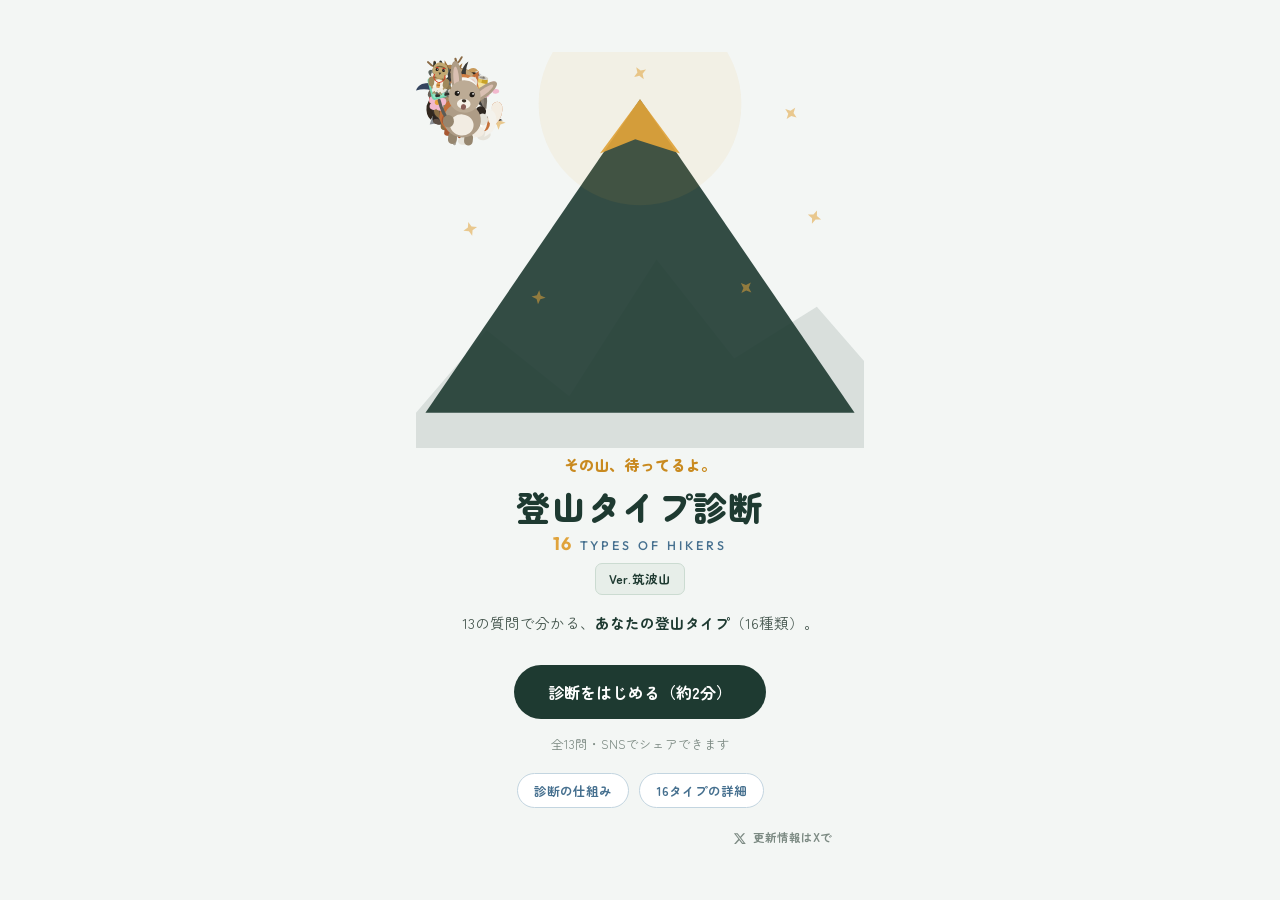
==== commit 4e7bb6cf: "Add files via upload" ====
--- a/index.html
+++ b/index.html
@@ -46,23 +46,20 @@
   <!-- ========== スタート画面 ========== -->
   <section id="screen-start" class="screen is-active">
     <div class="hero">
-      <div class="cast" id="cast-top"><!-- 孤峰・稜線 --></div>
+      <div class="cluster-wrap" id="cluster-wrap"><!-- 16タイプが山に集合したイラスト --></div>
+      <p class="hook">その山、待ってるよ。</p>
       <h1 class="hero-title">登山タイプ診断</h1>
       <p class="hero-en"><b>16</b> TYPES OF HIKERS</p>
-      <p class="hero-ver">Ver.0.82 Tsukuba / 2026.09.13</p>
+      <p class="ver-badge">Ver.筑波山</p>
       <p class="hero-lead">
-        <span id="lead-count">14</span>の質問に、AとBで近いほうを選ぶだけ。<br>
-        あなたの登山スタイルを<strong>16タイプ</strong>に分類。<br>
-        <strong>目的 × 仲間 × 計画 × リスク</strong><br>
-        4つの軸から、あなたらしい山との付き合い方が見えてきます！
+        <span id="lead-count">14</span>の質問で分かる、<strong>あなたの登山タイプ</strong>（16種類）。
       </p>
-      <button class="btn btn-primary" id="btn-start">診断をはじめる</button>
-      <p class="hero-note">所要時間 約2分・全<span id="note-count">14</span>問</p>
+      <button class="btn btn-primary" id="btn-start">診断をはじめる（約2分）</button>
+      <p class="hero-note">全<span id="note-count">14</span>問・SNSでシェアできます</p>
       <p class="hero-link">
         <a href="about.html">診断の仕組み</a>
         <a href="types.html?g=PS">16タイプの詳細</a>
       </p>
-      <div class="cast" id="cast-bottom"><!-- 静林・陽だまり --></div>
     </div>
       <footer class="site-foot">
       <a href="https://x.com/yamastateofmind" target="_blank" rel="noopener">
@@ -176,8 +173,8 @@
         <button class="share-cta" id="btn-cta" type="button" aria-label="結果をシェア">
           <span class="share-cta-char" id="cta-char"><!-- キャラクター --></span>
           <span class="share-cta-txt">
-            <span class="share-cta-main">結果をシェアする</span>
-            <span class="share-cta-sub">SHARE YOUR TYPE!!</span>
+            <span class="share-cta-main">結果をシェア</span>
+            <span class="share-cta-sub">SHARE YOUR TYPE!</span>
           </span>
         </button>
       </div>
@@ -222,7 +219,7 @@
     <div class="smodal-acts">
       <button class="sm-act sm-dl" id="sm-dl" type="button">
         <svg viewBox="0 0 24 24" fill="none" stroke="currentColor" stroke-width="2.4" stroke-linecap="round" stroke-linejoin="round" aria-hidden="true"><path d="M12 4v11"/><path d="M6.5 11.5 12 17l5.5-5.5"/><path d="M4.5 20h15"/></svg>
-        <span>画像をダウンロード</span>
+        <span>画像を表示</span>
       </button>
       <a class="sm-act sm-x" id="sm-x" href="#" target="_blank" rel="noopener">
         <svg viewBox="0 0 24 24" aria-hidden="true"><path fill="currentColor" d="M18.9 2h3.1l-6.8 7.8L23.2 22h-6.3l-4.9-6.4L6.4 22H3.2l7.3-8.3L1.6 2H8l4.4 5.9L18.9 2zm-1.1 18h1.7L7.1 3.9H5.3L17.8 20z"/></svg>
--- a/style.css
+++ b/style.css
@@ -107,7 +107,7 @@
   letter-spacing: .24em;
   color: var(--fjord);
   line-height: 1.15;
-  margin-top: 0;
+  margin-top: -2px;   /* タイトルの副題として詰めて寄り添わせる */
   margin-bottom: 0;
 }
 .hero-en b,
@@ -123,16 +123,7 @@
   font-size: 34px;
   font-weight: 900;
   letter-spacing: .04em;
-  margin-bottom: 6px;
-}
-.hero-ver {
-  font-family: "Outfit", var(--font);
-  font-size: 9px;
-  font-weight: 400;
-  letter-spacing: .1em;
-  color: #B9C6BF;
-  line-height: 1.2;
-  margin: 4px 0 18px;
+  margin-bottom: 0;
 }
 .hero-title .beta {
   display: inline-block;
@@ -780,46 +771,57 @@
 .hero-link a:focus-visible { outline: 3px solid var(--sun); outline-offset: 3px; }
 
 /* =========================================================
-   スタート画面のキャラクター配置
+   スタート画面：16タイプが山に集合したビジュアル
+   両斜面と山頂に16体を配置し、麓ほど大きく見えるようにしている
    ========================================================= */
-.cast {
-  display: grid;
-  grid-template-columns: repeat(2, 1fr);
-  gap: 8px;
-}
-#cast-top { margin-bottom: 30px; }
-#cast-bottom { margin-top: 30px; }
-.cast-group {
-  display: grid;
-  grid-template-columns: repeat(2, 1fr);
-  gap: 6px 2px;
-  border-radius: 18px;
-  padding: 12px 8px;
-}
-.cast .char {
-  width: 100%;
-  max-width: 74px;
-  margin: 0 auto;
-  /* 開いたときに順番に現れ、そのあとゆっくり上下に揺れる */
+.cluster-wrap { margin: 0 -4px 2px; }
+.cluster-wrap svg { display: block; width: 100%; height: auto; }
+
+/* キャラクター1体ぶんの浮遊アニメーション */
+.cl-char {
+  transform-origin: center bottom;
   opacity: 0;
   animation:
-    castIn .5s cubic-bezier(.2, .7, .3, 1) forwards,
-    castFloat var(--fd, 5.2s) ease-in-out infinite;
+    clusterIn .5s cubic-bezier(.2, .7, .3, 1) forwards,
+    clusterFloat var(--fd, 4.4s) ease-in-out infinite;
   animation-delay: var(--d, 0s), calc(var(--d, 0s) + .5s);
 }
-
-@keyframes castIn {
-  from { opacity: 0; transform: translateY(10px) scale(.94); }
-  to   { opacity: 1; transform: none; }
-}
-@keyframes castFloat {
-  0%, 100% { transform: translateY(0); }
-  50%      { transform: translateY(-5px); }
+@keyframes clusterIn {
+  from { opacity: 0; transform: translateY(10px) scale(.9) rotate(var(--r, 0deg)); }
+  to   { opacity: 1; transform: none rotate(var(--r, 0deg)); }
+}
+@keyframes clusterFloat {
+  0%, 100% { transform: translateY(0) rotate(var(--r, 0deg)); }
+  50%      { transform: translateY(-4px) rotate(var(--r, 0deg)); }
+}
+
+/* トップの一言。ボタン風にせず、控えめな見出しとして */
+.hook {
+  font-size: 15px;
+  font-weight: 900;
+  letter-spacing: .02em;
+  color: #C98A1F;
+  margin: 4px 0 0;
+}
+
+/* バージョン表示：番号・日付は出さず、山の名前だけをシンプルに。
+   「診断をはじめる」ボタン（丸ピル）と形がかぶらないよう角丸の四角にしている */
+.ver-badge {
+  display: inline-block;
+  font-size: 12.5px;
+  font-weight: 700;
+  letter-spacing: .02em;
+  color: var(--pine);
+  background: #E7EEE9;
+  border: 1.5px solid #CBDBD1;
+  border-radius: 7px;
+  padding: 4px 13px;
+  margin: 9px 0 16px;
 }
 
 /* 動きが苦手な人には出さない */
 @media (prefers-reduced-motion: reduce) {
-  .cast .char { opacity: 1; animation: none; }
+  .cl-char { opacity: 1; animation: none; }
   .result.reveal .result-char { animation: none; }
 }
 
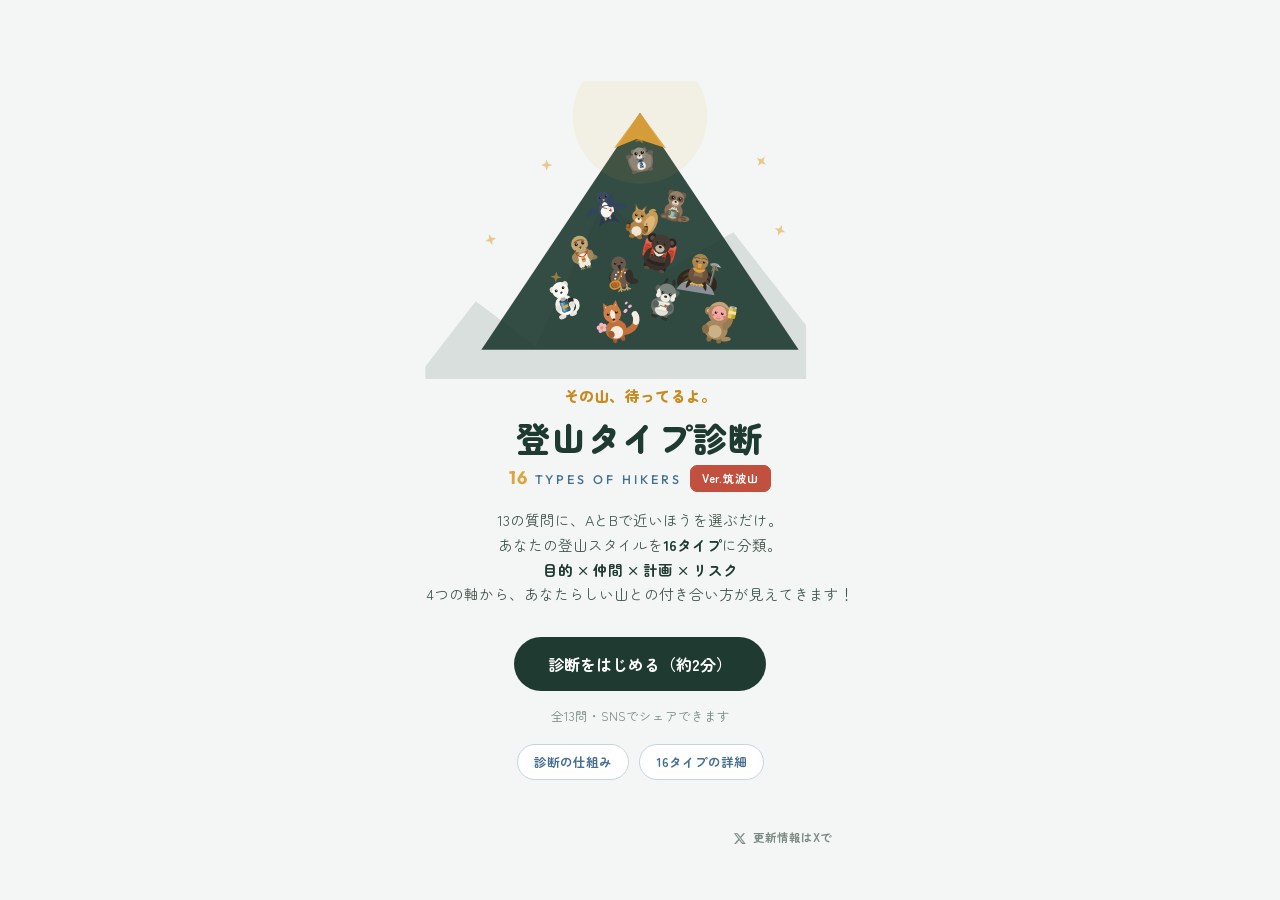
==== commit c6116cb0: "Add files via upload" ====
--- a/index.html
+++ b/index.html
@@ -49,10 +49,15 @@
       <div class="cluster-wrap" id="cluster-wrap"><!-- 16タイプが山に集合したイラスト --></div>
       <p class="hook">その山、待ってるよ。</p>
       <h1 class="hero-title">登山タイプ診断</h1>
-      <p class="hero-en"><b>16</b> TYPES OF HIKERS</p>
-      <p class="ver-badge">Ver.筑波山</p>
+      <p class="hero-en-row">
+        <span class="hero-en"><b>16</b> TYPES OF HIKERS</span>
+        <span class="ver-badge">Ver.筑波山</span>
+      </p>
       <p class="hero-lead">
-        <span id="lead-count">14</span>の質問で分かる、<strong>あなたの登山タイプ</strong>（16種類）。
+        <span id="lead-count">14</span>の質問に、AとBで近いほうを選ぶだけ。<br>
+        あなたの登山スタイルを<strong>16タイプ</strong>に分類。<br>
+        <strong>目的 × 仲間 × 計画 × リスク</strong><br>
+        4つの軸から、あなたらしい山との付き合い方が見えてきます！
       </p>
       <button class="btn btn-primary" id="btn-start">診断をはじめる（約2分）</button>
       <p class="hero-note">全<span id="note-count">14</span>問・SNSでシェアできます</p>
--- a/style.css
+++ b/style.css
@@ -777,7 +777,10 @@
 .cluster-wrap { margin: 0 -4px 2px; }
 .cluster-wrap svg { display: block; width: 100%; height: auto; }
 
-/* キャラクター1体ぶんの浮遊アニメーション */
+/* キャラクター1体ぶんの浮遊アニメーション。
+   位置（translate）は親のgに固定でつけてあるので、ここでは動きだけを扱う。
+   ※ CSSのtransformはSVGのtransform属性を丸ごと上書きしてしまうため、
+     位置指定用のgとアニメーション用のgは必ず分けること */
 .cl-char {
   transform-origin: center bottom;
   opacity: 0;
@@ -787,12 +790,12 @@
   animation-delay: var(--d, 0s), calc(var(--d, 0s) + .5s);
 }
 @keyframes clusterIn {
-  from { opacity: 0; transform: translateY(10px) scale(.9) rotate(var(--r, 0deg)); }
-  to   { opacity: 1; transform: none rotate(var(--r, 0deg)); }
+  from { opacity: 0; transform: translateY(10px) scale(.9); }
+  to   { opacity: 1; transform: none; }
 }
 @keyframes clusterFloat {
-  0%, 100% { transform: translateY(0) rotate(var(--r, 0deg)); }
-  50%      { transform: translateY(-4px) rotate(var(--r, 0deg)); }
+  0%, 100% { transform: translateY(0); }
+  50%      { transform: translateY(-4px); }
 }
 
 /* トップの一言。ボタン風にせず、控えめな見出しとして */
@@ -804,19 +807,28 @@
   margin: 4px 0 0;
 }
 
-/* バージョン表示：番号・日付は出さず、山の名前だけをシンプルに。
+/* 「16 TYPES OF HIKERS」とバージョンを同じ行に並べる */
+.hero-en-row {
+  display: flex;
+  align-items: center;
+  justify-content: center;
+  gap: 8px;
+  margin: -2px 0 16px;
+}
+.hero-en-row .hero-en { margin: 0; }
+
+/* バージョン表示：番号・日付は出さず、山の名前だけをシンプルに。赤みの色で目立たせる。
    「診断をはじめる」ボタン（丸ピル）と形がかぶらないよう角丸の四角にしている */
 .ver-badge {
   display: inline-block;
-  font-size: 12.5px;
+  font-size: 11.5px;
   font-weight: 700;
   letter-spacing: .02em;
-  color: var(--pine);
-  background: #E7EEE9;
-  border: 1.5px solid #CBDBD1;
+  color: #fff;
+  background: #C1503E;
+  border: 1.5px solid #C1503E;
   border-radius: 7px;
-  padding: 4px 13px;
-  margin: 9px 0 16px;
+  padding: 3px 11px;
 }
 
 /* 動きが苦手な人には出さない */
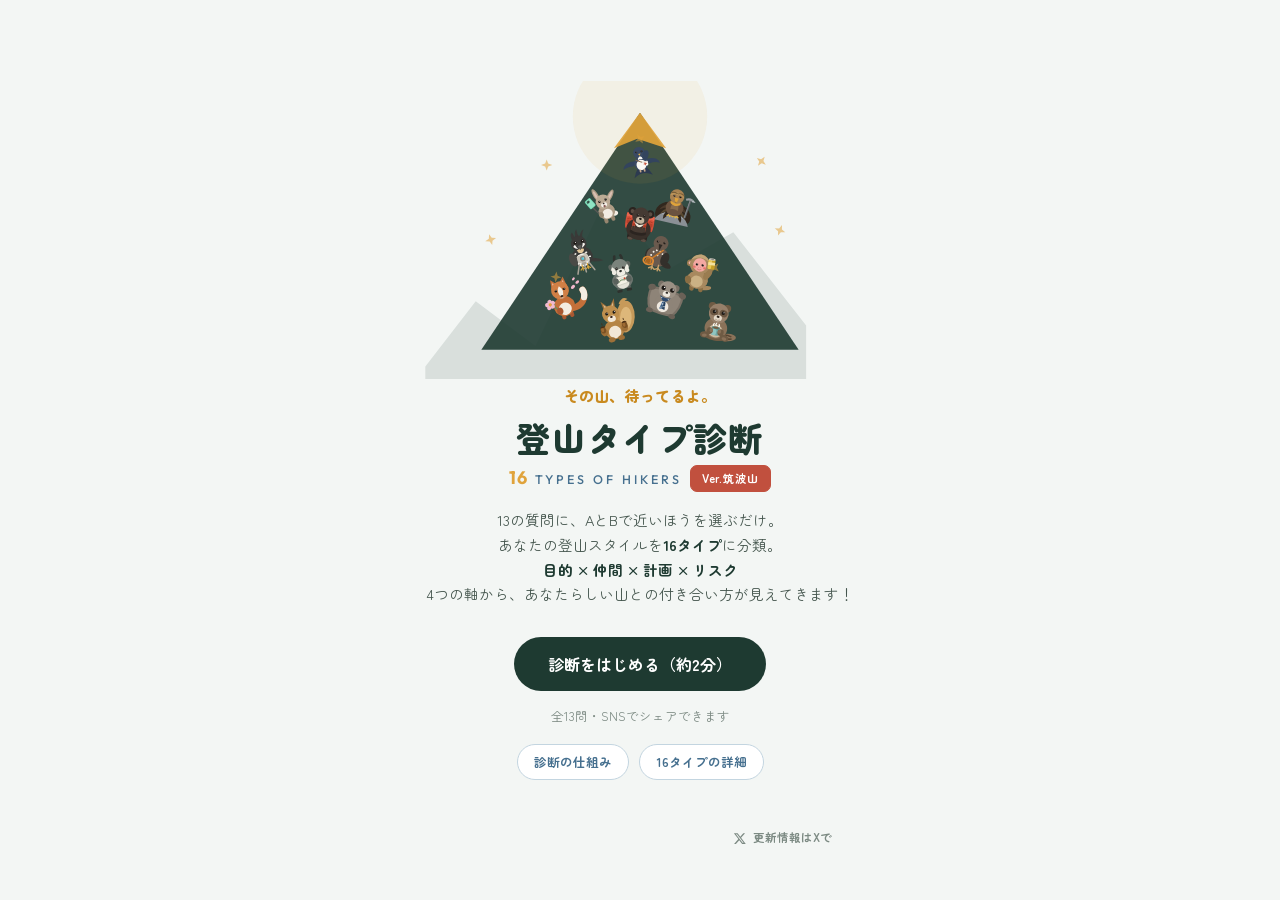
==== commit 98940d1e: "Add files via upload" ====
--- a/index.html
+++ b/index.html
@@ -79,7 +79,34 @@
     <header class="quiz-header">
       <div class="climb" id="progress-bar-wrap" role="progressbar"
            aria-label="登頂までの進み具合" aria-valuemin="0" aria-valuemax="12" aria-valuenow="0">
-        <svg class="climb-svg" viewBox="0 0 340 52">
+        <svg class="climb-svg" viewBox="0 -16 340 68">
+          <!-- 遊び心：Midpointの手前は木、その先は岩をちらす（背景の飾り・進捗には無関係） -->
+          <g class="deco-tree" transform="translate(40 50)">
+            <path d="M0 -8 L4 -1 L1.5 -1 L5 5 L-5 5 L-1.5 -1 L-4 -1 Z"/>
+            <rect x="-1" y="5" width="2" height="3"/>
+          </g>
+          <g class="deco-tree" transform="translate(75 46.7) scale(.85)">
+            <path d="M0 -8 L4 -1 L1.5 -1 L5 5 L-5 5 L-1.5 -1 L-4 -1 Z"/>
+            <rect x="-1" y="5" width="2" height="3"/>
+          </g>
+          <g class="deco-tree" transform="translate(110 43) scale(1.05)">
+            <path d="M0 -8 L4 -1 L1.5 -1 L5 5 L-5 5 L-1.5 -1 L-4 -1 Z"/>
+            <rect x="-1" y="5" width="2" height="3"/>
+          </g>
+          <g class="deco-tree" transform="translate(140 40) scale(.9)">
+            <path d="M0 -8 L4 -1 L1.5 -1 L5 5 L-5 5 L-1.5 -1 L-4 -1 Z"/>
+            <rect x="-1" y="5" width="2" height="3"/>
+          </g>
+          <g class="deco-rock" transform="translate(215 35.5)">
+            <path d="M-5 3 L-3 -2 L1 -3 L5 0 L4 3 L-2 4 Z"/>
+          </g>
+          <g class="deco-rock" transform="translate(250 31) scale(1.15)">
+            <path d="M-5 3 L-3 -2 L1 -3 L5 0 L4 3 L-2 4 Z"/>
+          </g>
+          <g class="deco-rock" transform="translate(285 26.3) scale(.9)">
+            <path d="M-5 3 L-3 -2 L1 -3 L5 0 L4 3 L-2 4 Z"/>
+          </g>
+
           <!-- 登山道（未踏） -->
           <path id="climb-path" class="climb-route"
                 d="M14 46 L150 32 L190 33 L317 16"/>
@@ -103,16 +130,23 @@
             <circle class="node" cx="170" cy="32.6" r="4.2"/>
           </g>
 
-          <!-- 山頂の看板 -->
+          <!-- 山頂の旗 -->
           <g id="sign-peak" class="sign">
-            <path class="pole" d="M317 16 L317 9"/>
-            <rect class="board" x="296" y="-1" width="38" height="10" rx="3"/>
-            <text class="board-text" x="315" y="6.3">Summit!</text>
+            <path class="pole" d="M317 16 L317 -4"/>
+            <path class="flag" d="M317 -4 L334 0 L317 4 Z"/>
+            <text class="flag-text" x="317" y="-7">Summit!</text>
             <circle class="node" cx="317" cy="16" r="4.6"/>
           </g>
 
           <!-- 現在地 -->
           <circle id="climb-marker" class="climb-marker" cx="14" cy="46" r="5"/>
+
+          <!-- 山頂のキラキラ（最後の質問に答えた瞬間だけ出す） -->
+          <g id="summit-spark" class="summit-spark" transform="translate(317 0)">
+            <path transform="translate(-16,-14) rotate(0)"  d="M0 -6 L1.6 -1.6 L6 0 L1.6 1.6 L0 6 L-1.6 1.6 L-6 0 L-1.6 -1.6 Z"/>
+            <path transform="translate(12,-16) rotate(30)" d="M0 -5 L1.3 -1.3 L5 0 L1.3 1.3 L0 5 L-1.3 1.3 L-5 0 L-1.3 -1.3 Z"/>
+            <path transform="translate(-4,-20) rotate(60)" d="M0 -4.5 L1.2 -1.2 L4.5 0 L1.2 1.2 L0 4.5 L-1.2 1.2 L-4.5 0 L-1.2 -1.2 Z"/>
+          </g>
 
           <!-- 残り問数 -->
           <text class="climb-count" x="337" y="48"><tspan id="progress-count">0</tspan> / <tspan id="progress-total">14</tspan></text>
--- a/style.css
+++ b/style.css
@@ -53,6 +53,10 @@
 }
 @media (prefers-reduced-motion: reduce) {
   .screen.is-active, .quiz-page { animation: none !important; }
+  .q-card { opacity: 1; transform: none; animation: none !important; }
+  .dot.selected { animation: none; }
+  .climb-marker.hop { animation: none; }
+  .summit-spark.show { animation: none; opacity: 0; }
 }
 
 /* ---------- ボタン ---------- */
@@ -194,8 +198,21 @@
 }
 .climb-marker {
   fill: var(--pine);
-  transition: cx .45s ease, cy .45s ease;
-}
+  transition: cx .45s cubic-bezier(.34, 1.56, .64, 1), cy .45s cubic-bezier(.34, 1.56, .64, 1);
+}
+/* 1問答えるごとに、マーカーがぴょんと跳ねながら進む */
+.climb-marker.hop { animation: markerHop .45s cubic-bezier(.34, 1.56, .64, 1); }
+@keyframes markerHop {
+  0%   { transform: translateY(0) scale(1); }
+  40%  { transform: translateY(-9px) scale(1.12); }
+  100% { transform: translateY(0) scale(1); }
+}
+
+/* 遊び心：Midpointの手前は木、その先は岩をちらす（背景の飾り・進捗には無関係） */
+.deco-tree path { fill: var(--pine); }
+.deco-tree rect  { fill: #8B6A4A; }
+.deco-tree, .deco-rock { opacity: .5; }
+.deco-rock path { fill: var(--stone); }
 
 /* 道標（Start / Midpoint / Summit） */
 .sign .pole {
@@ -248,9 +265,20 @@
 .sign.passed .node { fill: var(--pine); stroke: var(--pine); }
 
 #sign-peak.passed .pole { stroke: var(--sun); }
-#sign-peak.passed .board { fill: var(--sun); stroke: var(--sun); }
-#sign-peak.passed .board-text { fill: var(--pine); }
+#sign-peak.passed .flag { fill: var(--sun); }
+#sign-peak.passed .flag-text { fill: var(--sun); }
 #sign-peak.passed .node { fill: var(--sun); stroke: var(--sun); }
+
+/* 最後の質問に答えた瞬間だけ、山頂にキラキラを出す */
+.summit-spark { opacity: 0; pointer-events: none; }
+.summit-spark.show { animation: summitPop .9s ease forwards; }
+.summit-spark path { fill: var(--sun); }
+@keyframes summitPop {
+  0%   { opacity: 0; transform: scale(.4); }
+  35%  { opacity: 1; transform: scale(1.15); }
+  60%  { opacity: 1; transform: scale(1); }
+  100% { opacity: 0; transform: scale(1.3); }
+}
 
 .climb-count {
   fill: var(--stone);
@@ -273,6 +301,13 @@
   margin-bottom: 16px;
   border: 2px solid transparent;
   transition: border-color .25s ease;
+  opacity: 0;
+  transform: translateY(14px);
+  animation: cardIn .45s cubic-bezier(.2, .7, .3, 1) forwards;
+  animation-delay: var(--cd, 0s);
+}
+@keyframes cardIn {
+  to { opacity: 1; transform: none; }
 }
 .q-card.is-answered { border-color: transparent; }
 .q-card.needs-answer { border-color: var(--sun); }
@@ -330,6 +365,7 @@
   background: var(--paper);
   cursor: pointer;
   flex-shrink: 0;
+  position: relative;
   transition: transform .15s ease, background .15s ease, border-color .15s ease;
   -webkit-tap-highlight-color: transparent;
 }
@@ -344,7 +380,26 @@
 .dot[data-v="0"], .dot[data-v="1"], .dot[data-v="2"] { border-color: #7FA08F; }
 .dot[data-v="3"], .dot[data-v="4"], .dot[data-v="5"] { border-color: #8FAFC4; }
 
-.dot.selected { transform: scale(1.12); }
+.dot.selected { animation: dotPop .38s cubic-bezier(.34, 1.56, .64, 1) forwards; }
+@keyframes dotPop {
+  0%   { transform: scale(1); }
+  45%  { transform: scale(1.32); }
+  100% { transform: scale(1.14); }
+}
+.dot-ripple {
+  position: absolute;
+  inset: 0;
+  margin: auto;
+  border-radius: 50%;
+  border: 2px solid currentColor;
+  opacity: .6;
+  animation: rippleOut .5s ease-out forwards;
+  pointer-events: none;
+}
+@keyframes rippleOut {
+  from { transform: scale(1);   opacity: .55; }
+  to   { transform: scale(2.1); opacity: 0; }
+}
 .dot[data-v="0"].selected, .dot[data-v="1"].selected, .dot[data-v="2"].selected {
   background: var(--pine); border-color: var(--pine);
 }
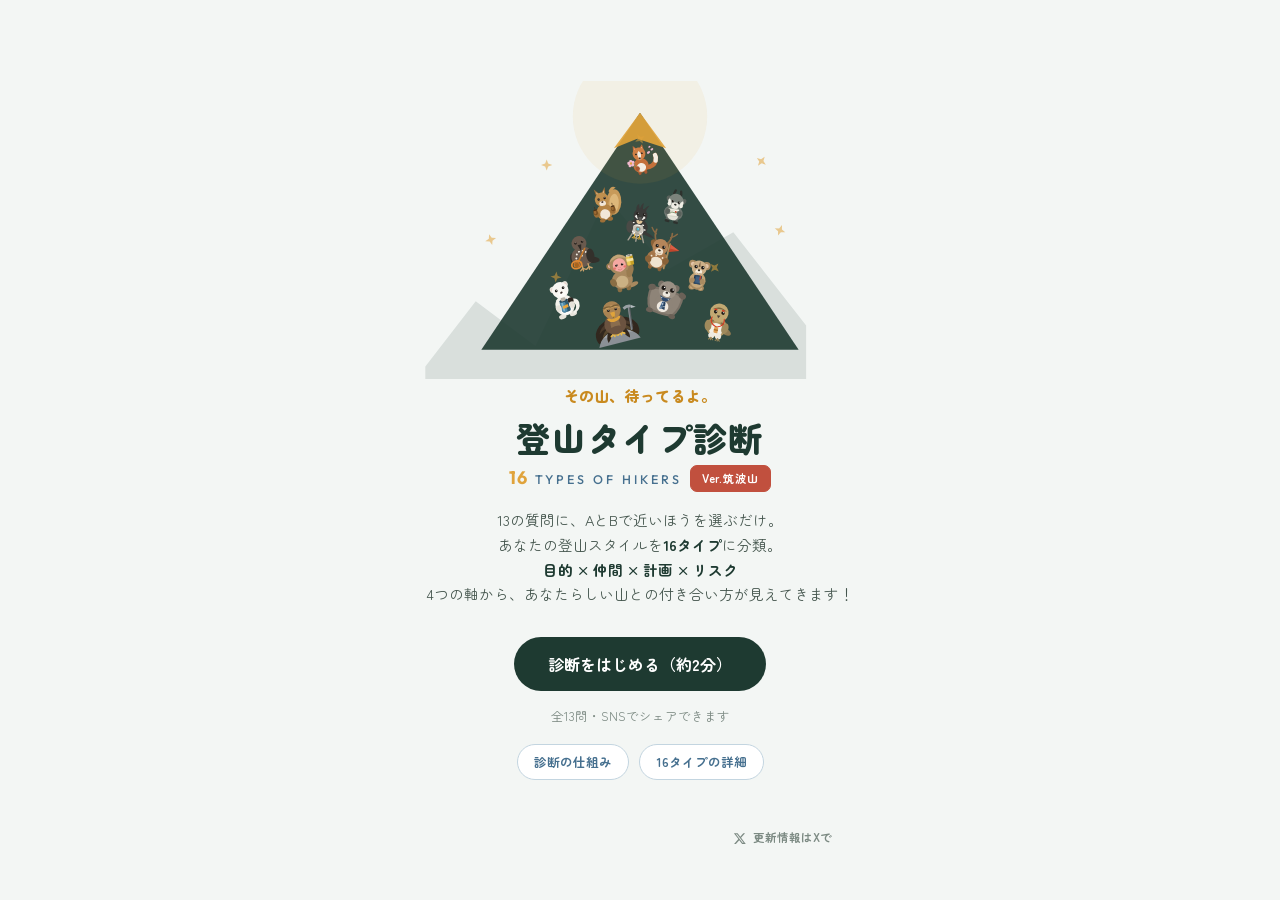
==== commit d627e577: "Add files via upload" ====
--- a/index.html
+++ b/index.html
@@ -198,16 +198,6 @@
         </svg>
       </div>
 
-      <section class="panel">
-        <h3 class="panel-title">特徴</h3>
-        <p class="panel-body" id="result-features"></p>
-      </section>
-
-      <section class="panel panel-caution">
-        <h3 class="panel-title">気をつけたいこと</h3>
-        <p class="panel-body" id="result-caution"></p>
-      </section>
-
       <div class="share-cta-wrap">
         <button class="share-cta" id="btn-cta" type="button" aria-label="結果をシェア">
           <span class="share-cta-char" id="cta-char"><!-- キャラクター --></span>
@@ -218,7 +208,20 @@
         </button>
       </div>
 
-      <div class="axes" id="result-axes"><!-- 4軸バー --></div>
+      <section class="panel">
+        <h3 class="panel-title">特徴</h3>
+        <p class="panel-body" id="result-features"></p>
+      </section>
+
+      <section class="panel panel-caution">
+        <h3 class="panel-title">気をつけたいこと</h3>
+        <p class="panel-body" id="result-caution"></p>
+      </section>
+
+      <div class="axes">
+        <h3 class="panel-title">4軸のスコア</h3>
+        <div id="result-axes"><!-- 4軸バー --></div>
+      </div>
 
       <section class="panel">
         <h3 class="panel-title">このタイプにおすすめの山</h3>
@@ -257,8 +260,12 @@
 
     <div class="smodal-acts">
       <button class="sm-act sm-dl" id="sm-dl" type="button">
-        <svg viewBox="0 0 24 24" fill="none" stroke="currentColor" stroke-width="2.4" stroke-linecap="round" stroke-linejoin="round" aria-hidden="true"><path d="M12 4v11"/><path d="M6.5 11.5 12 17l5.5-5.5"/><path d="M4.5 20h15"/></svg>
-        <span>画像を表示</span>
+        <svg viewBox="0 0 24 24" fill="none" stroke="currentColor" stroke-width="2" stroke-linecap="round" stroke-linejoin="round" aria-hidden="true">
+          <rect x="3" y="4" width="18" height="16" rx="2.5"/>
+          <circle cx="8.5" cy="9.5" r="1.4" fill="currentColor" stroke="none"/>
+          <path d="M4 16.5 L9 11.5 L13 15 L16.5 11 L20.5 15.5"/>
+        </svg>
+        <span>シェア用画像を表示</span>
       </button>
       <a class="sm-act sm-x" id="sm-x" href="#" target="_blank" rel="noopener">
         <svg viewBox="0 0 24 24" aria-hidden="true"><path fill="currentColor" d="M18.9 2h3.1l-6.8 7.8L23.2 22h-6.3l-4.9-6.4L6.4 22H3.2l7.3-8.3L1.6 2H8l4.4 5.9L18.9 2zm-1.1 18h1.7L7.1 3.9H5.3L17.8 20z"/></svg>
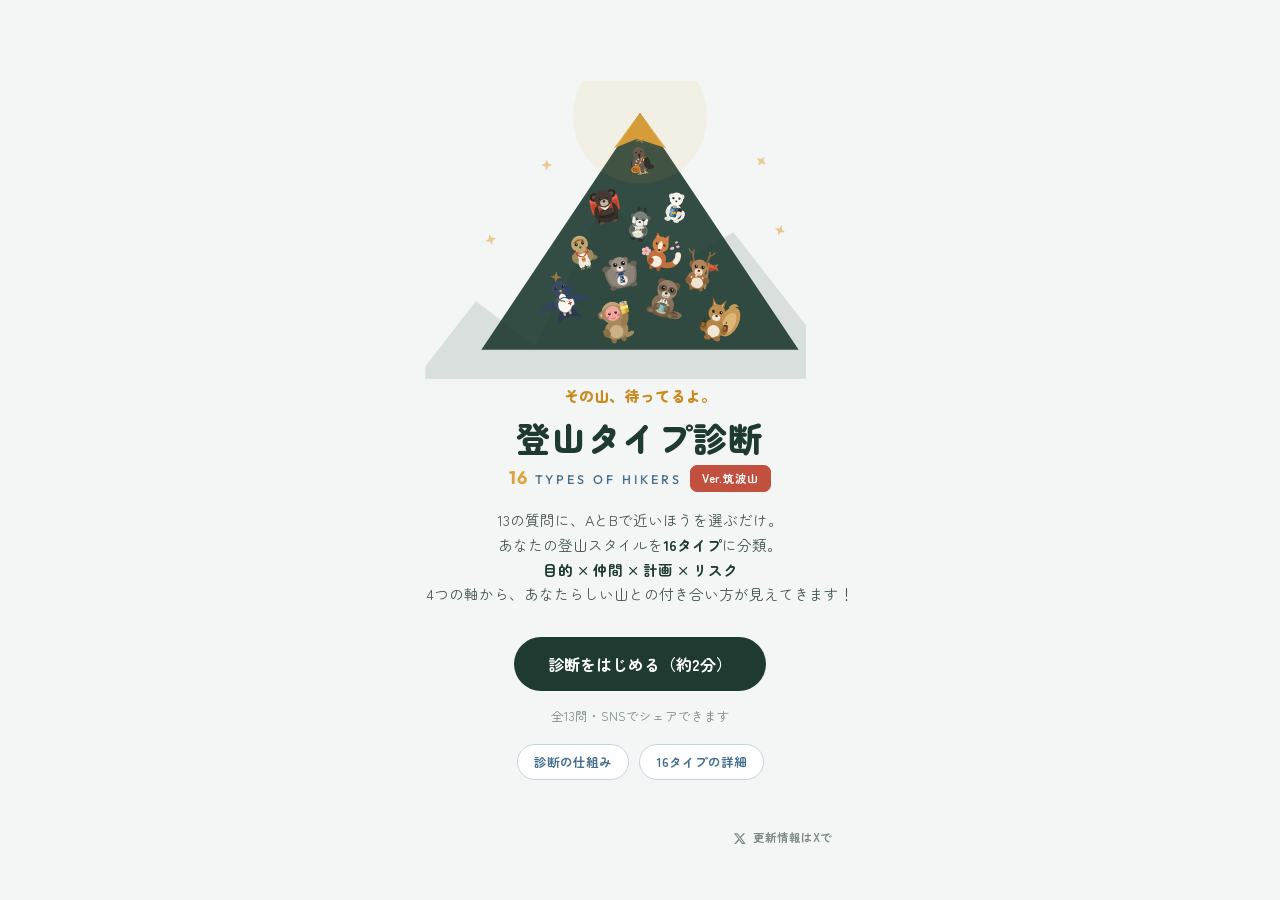
==== commit ec8304cd: "Add files via upload" ====
--- a/index.html
+++ b/index.html
@@ -219,7 +219,7 @@
       </section>
 
       <div class="axes">
-        <h3 class="panel-title">4軸のスコア</h3>
+        <div class="axes-title-wrap"><h3 class="panel-title">4軸のスコア</h3></div>
         <div id="result-axes"><!-- 4軸バー --></div>
       </div>
 
--- a/style.css
+++ b/style.css
@@ -1418,6 +1418,7 @@
 
 .panel-body { text-align: left; }
 .axes { text-align: left; }
+.axes-title-wrap { text-align: center; }
 
 /* =========================================================
    結果画面：順番に現れる演出
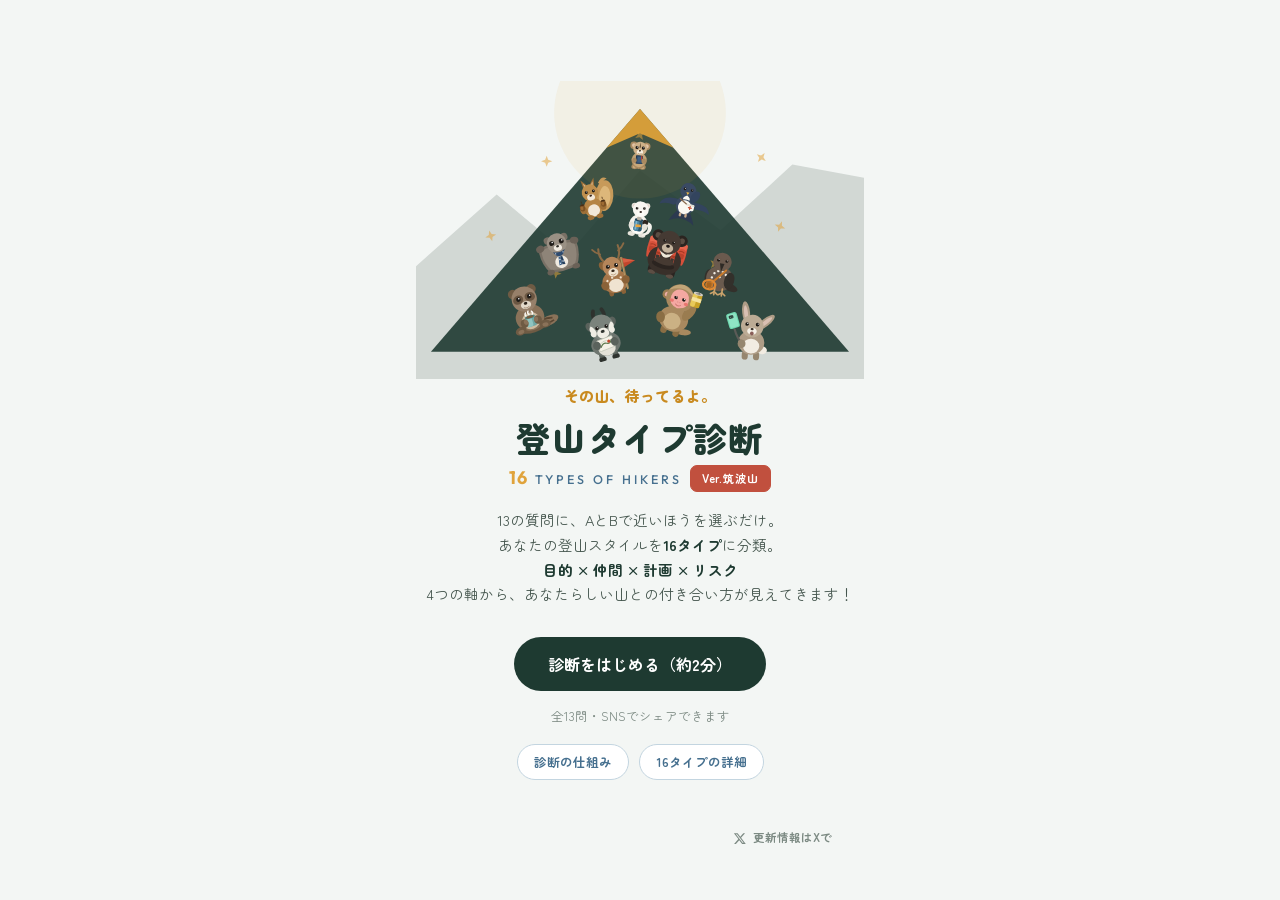
==== commit 0138835c: "Add files via upload" ====
--- a/index.html
+++ b/index.html
@@ -265,7 +265,7 @@
           <circle cx="8.5" cy="9.5" r="1.4" fill="currentColor" stroke="none"/>
           <path d="M4 16.5 L9 11.5 L13 15 L16.5 11 L20.5 15.5"/>
         </svg>
-        <span>シェア用画像を表示</span>
+        <span>シェア用画像を表示（別窓）</span>
       </button>
       <a class="sm-act sm-x" id="sm-x" href="#" target="_blank" rel="noopener">
         <svg viewBox="0 0 24 24" aria-hidden="true"><path fill="currentColor" d="M18.9 2h3.1l-6.8 7.8L23.2 22h-6.3l-4.9-6.4L6.4 22H3.2l7.3-8.3L1.6 2H8l4.4 5.9L18.9 2zm-1.1 18h1.7L7.1 3.9H5.3L17.8 20z"/></svg>
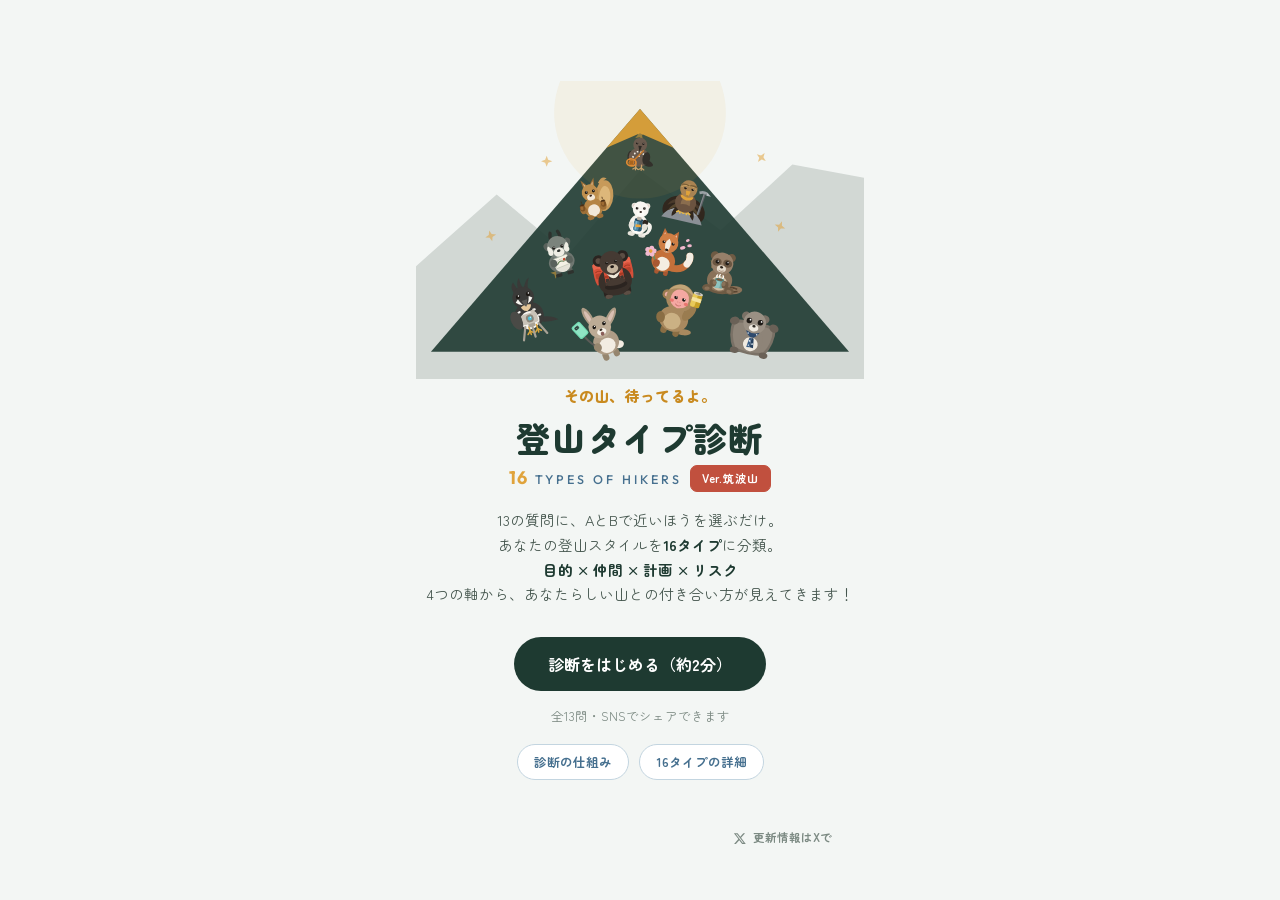
==== commit 095d574e: "Add files via upload" ====
--- a/index.html
+++ b/index.html
@@ -4,7 +4,7 @@
 <meta charset="UTF-8">
 <meta name="viewport" content="width=device-width, initial-scale=1.0, viewport-fit=cover">
 <title>登山タイプ診断｜16 TYPES OF HIKERS</title>
-<meta name="description" content="14の質問であなたの登山スタイルを16タイプに診断。目的・仲間・計画・リスクの4つの軸から、あなたらしい山との付き合い方が見えてきます。">
+<meta name="description" content="13の質問であなたの登山スタイルを16タイプに診断。目的・仲間・計画・リスクの4つの軸から、あなたらしい山との付き合い方が見えてきます。">
 
 <!-- ========== SNSシェア用（OGP） ==========
      公開URLが変わったら og:url と og:image の2か所を書き換えてください -->
